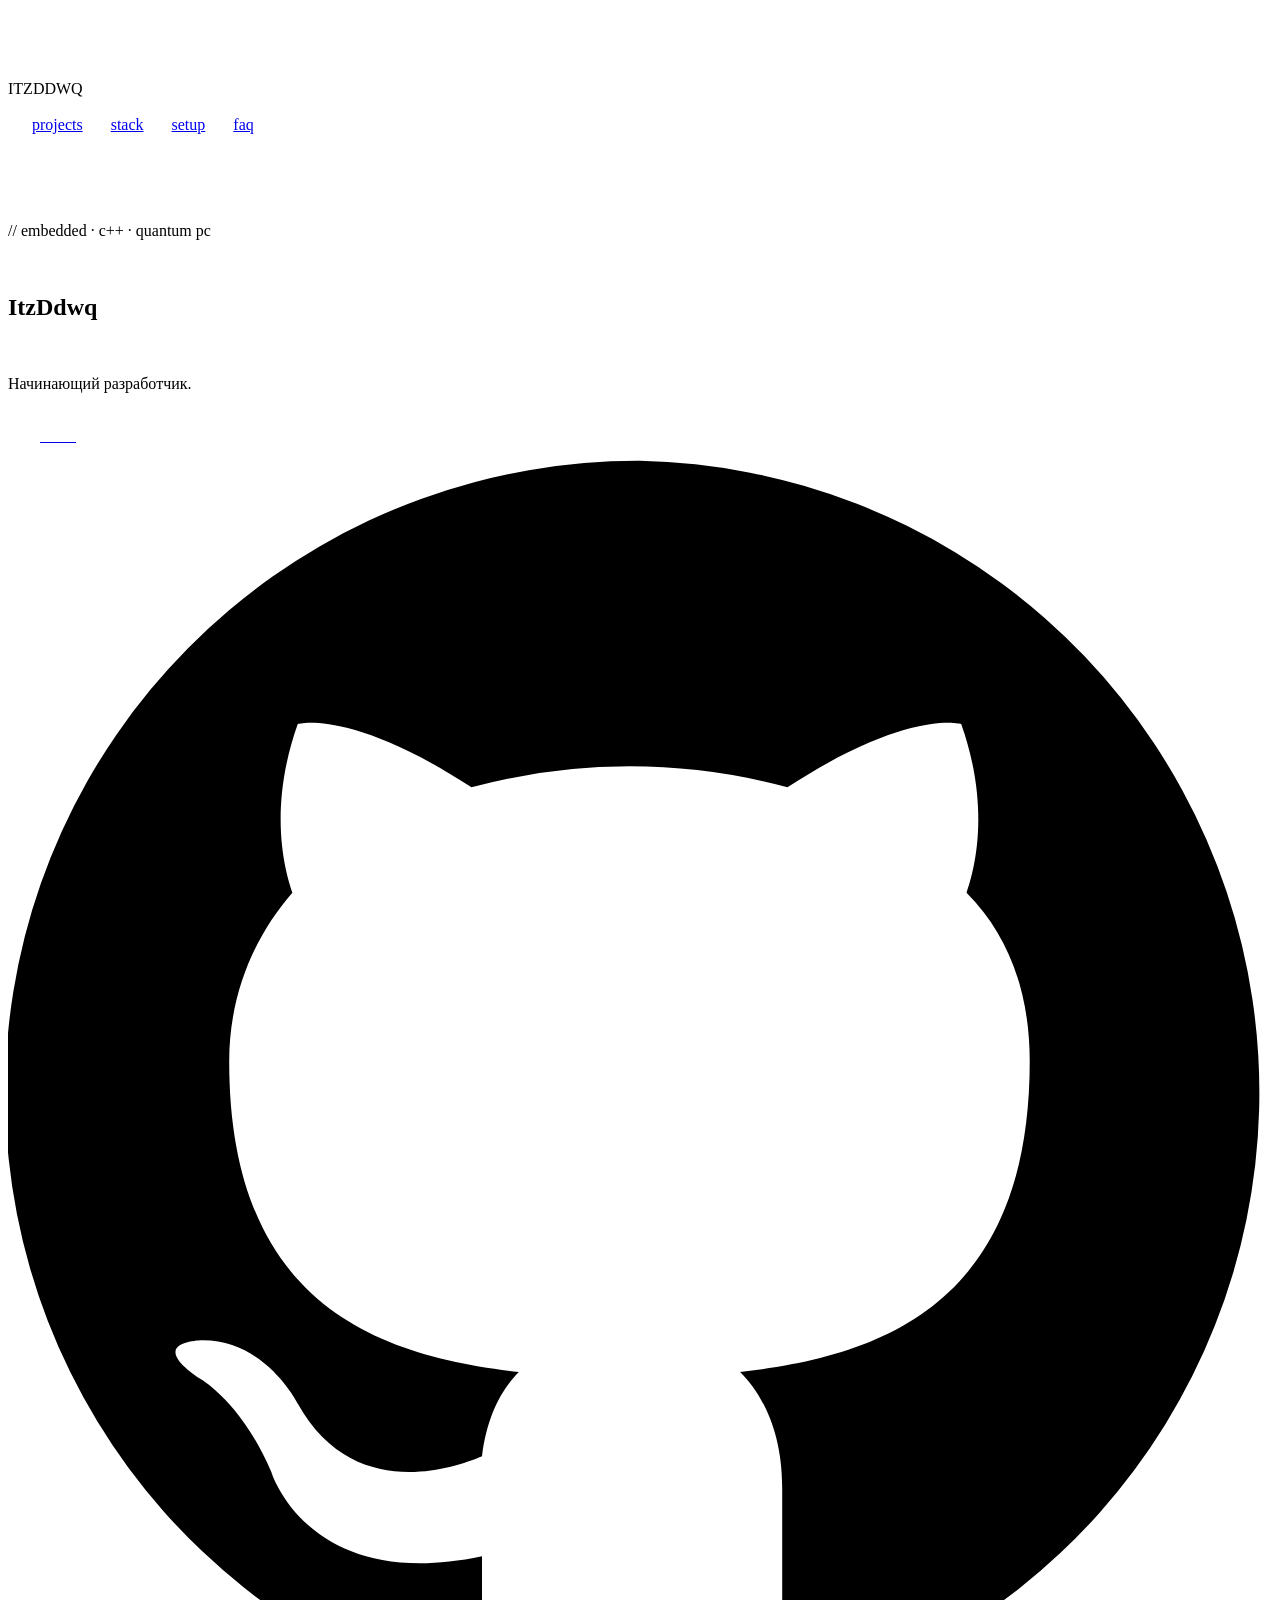
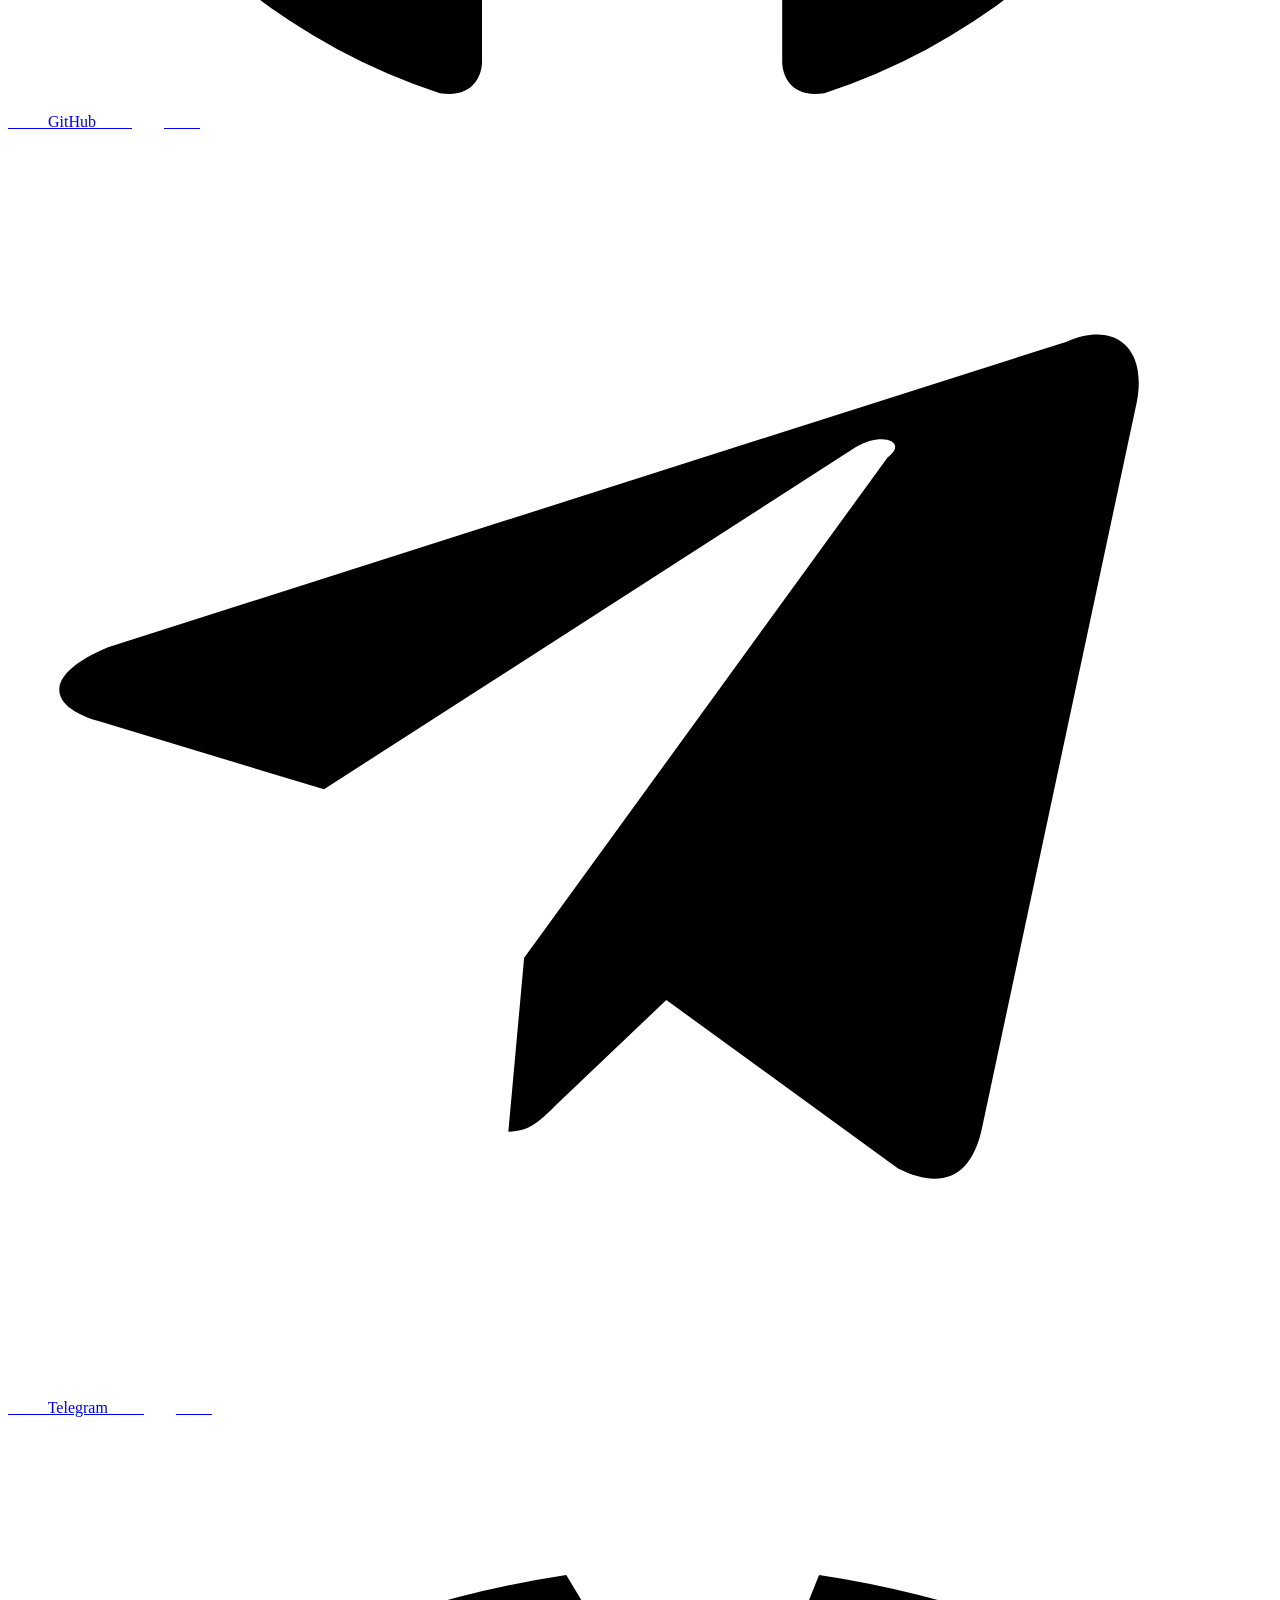
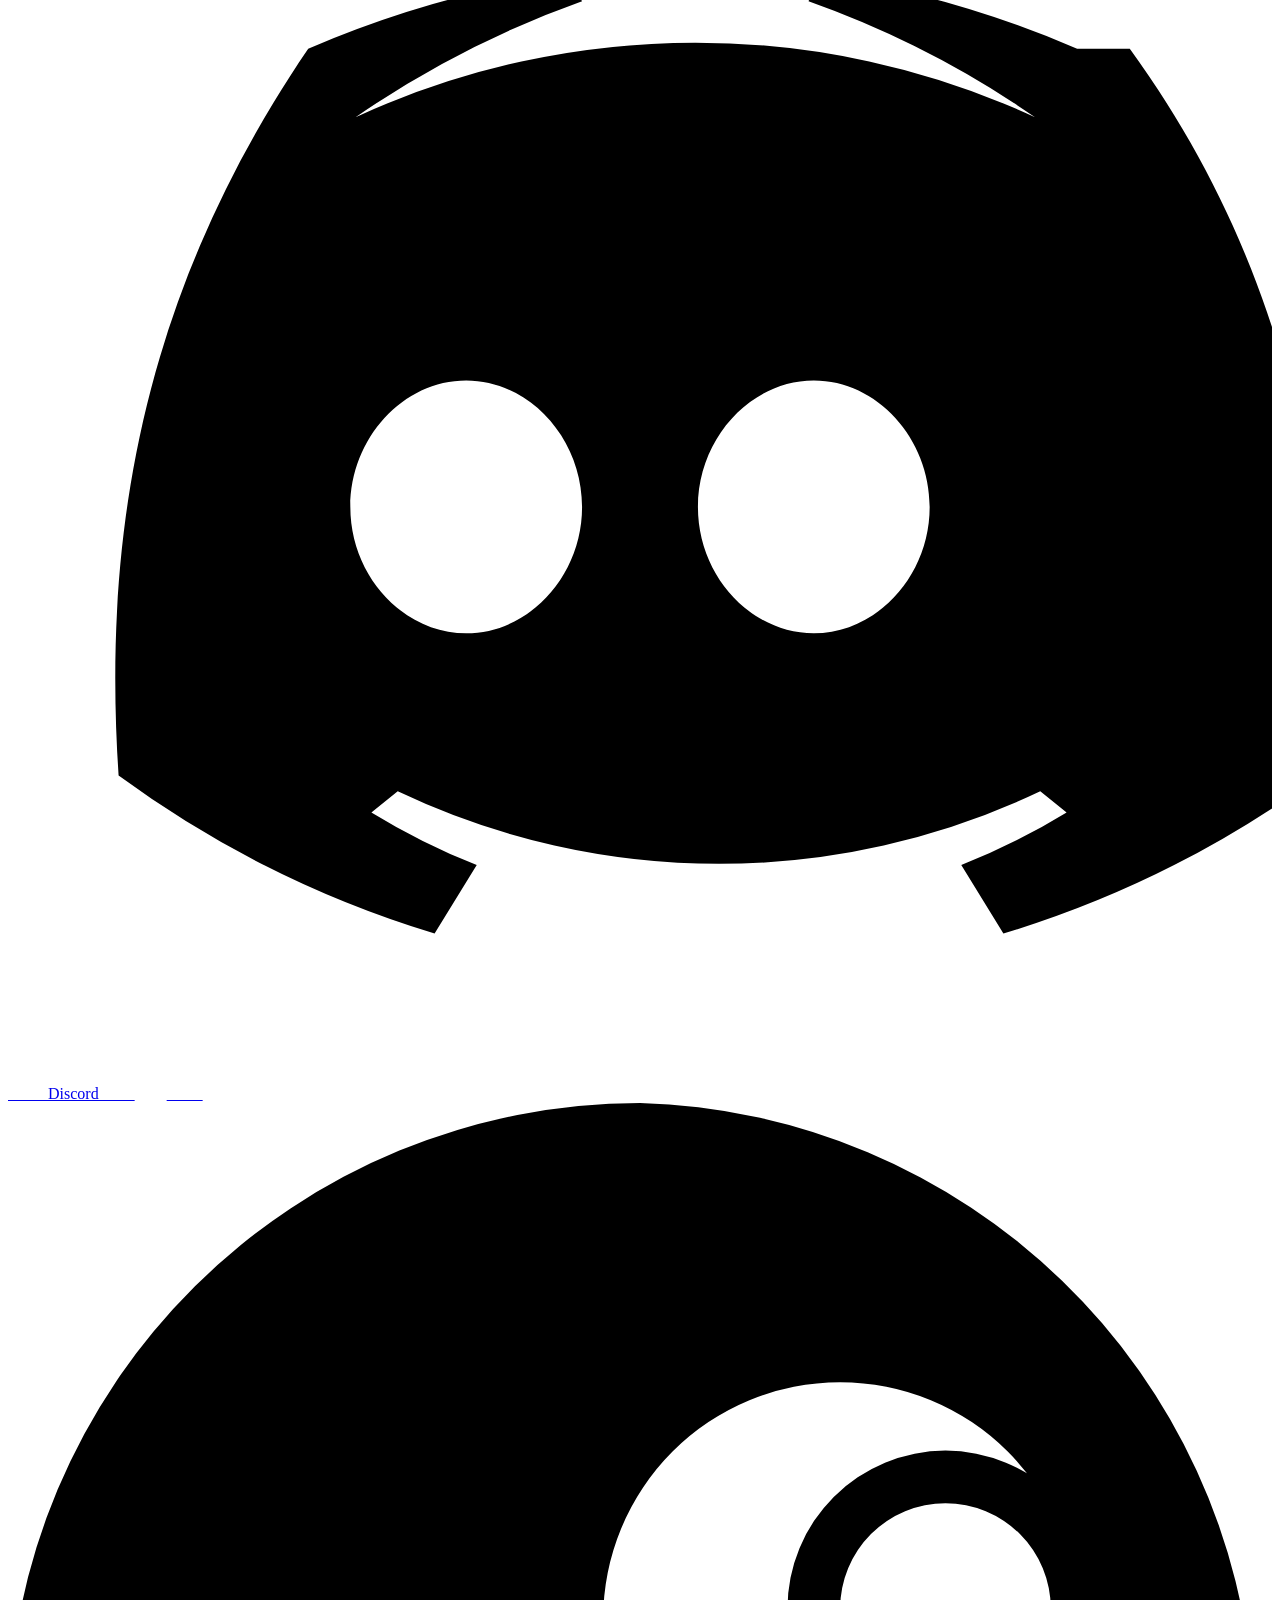
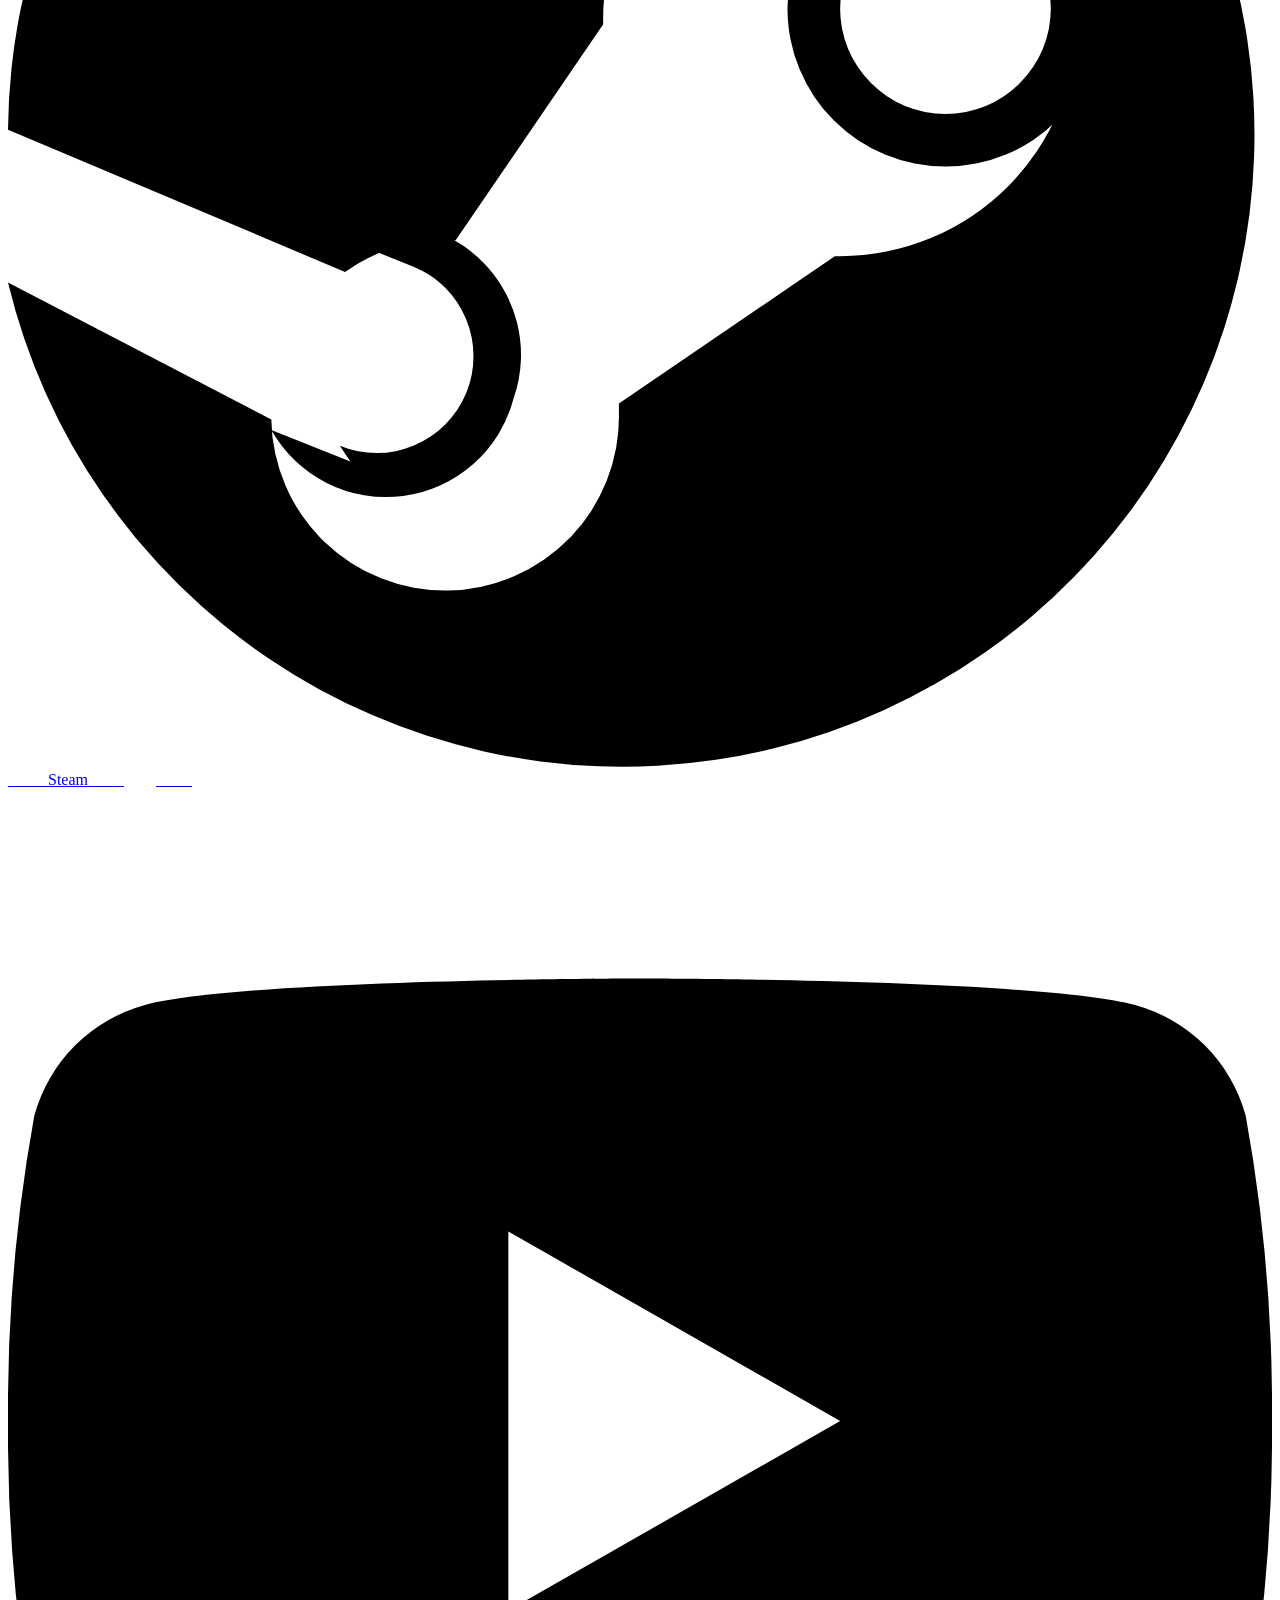
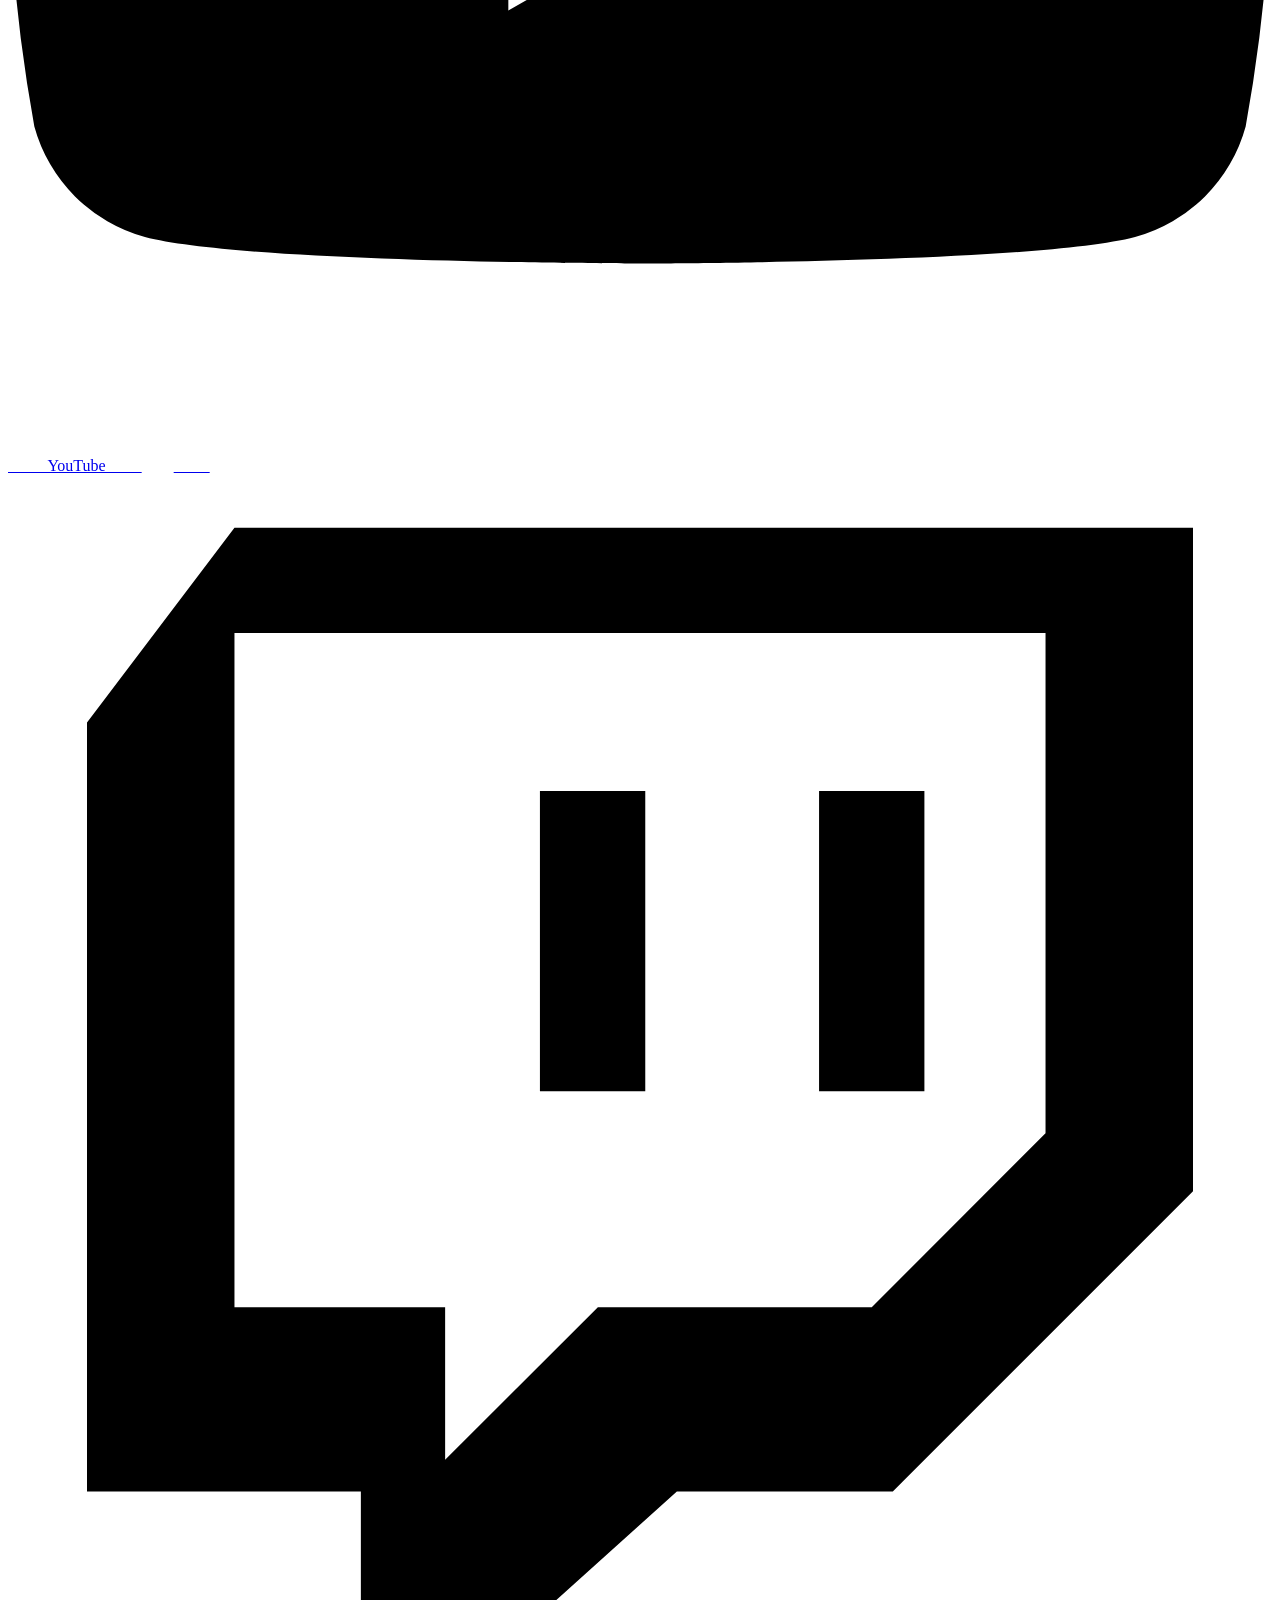
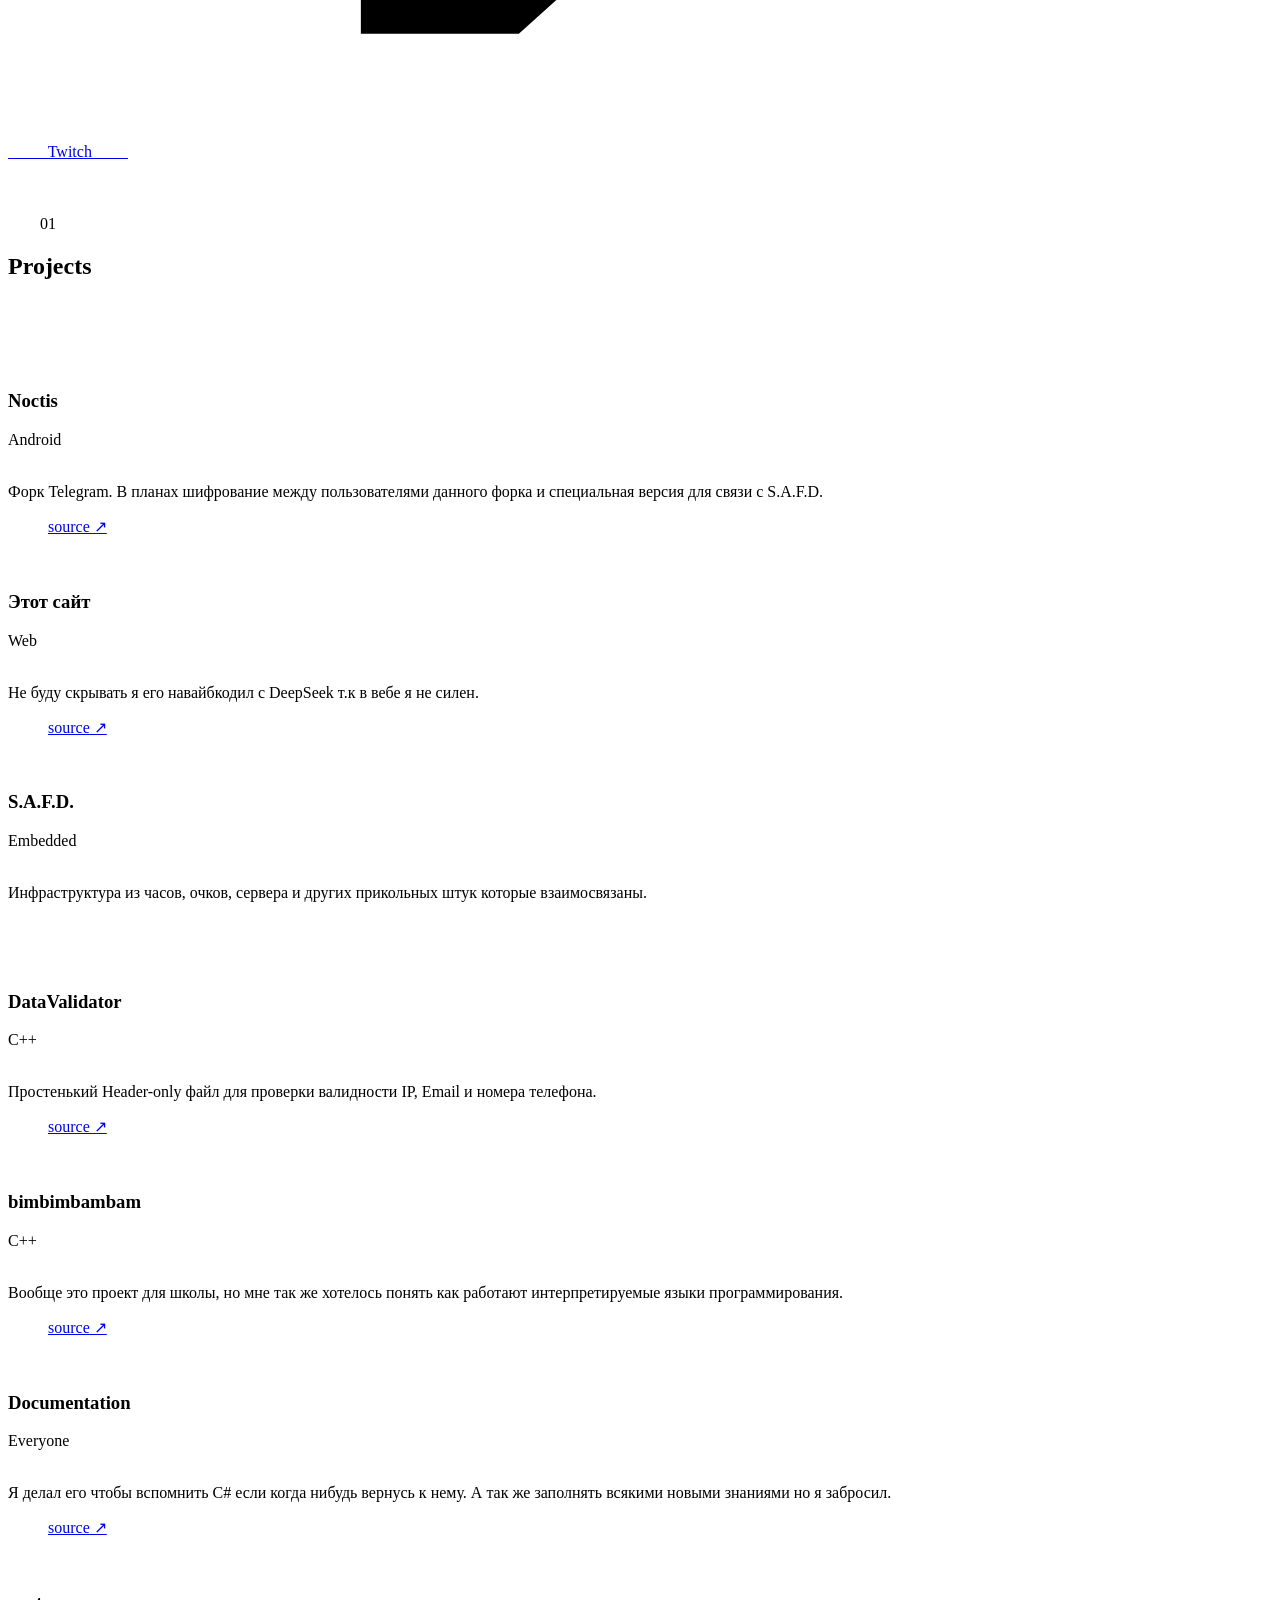
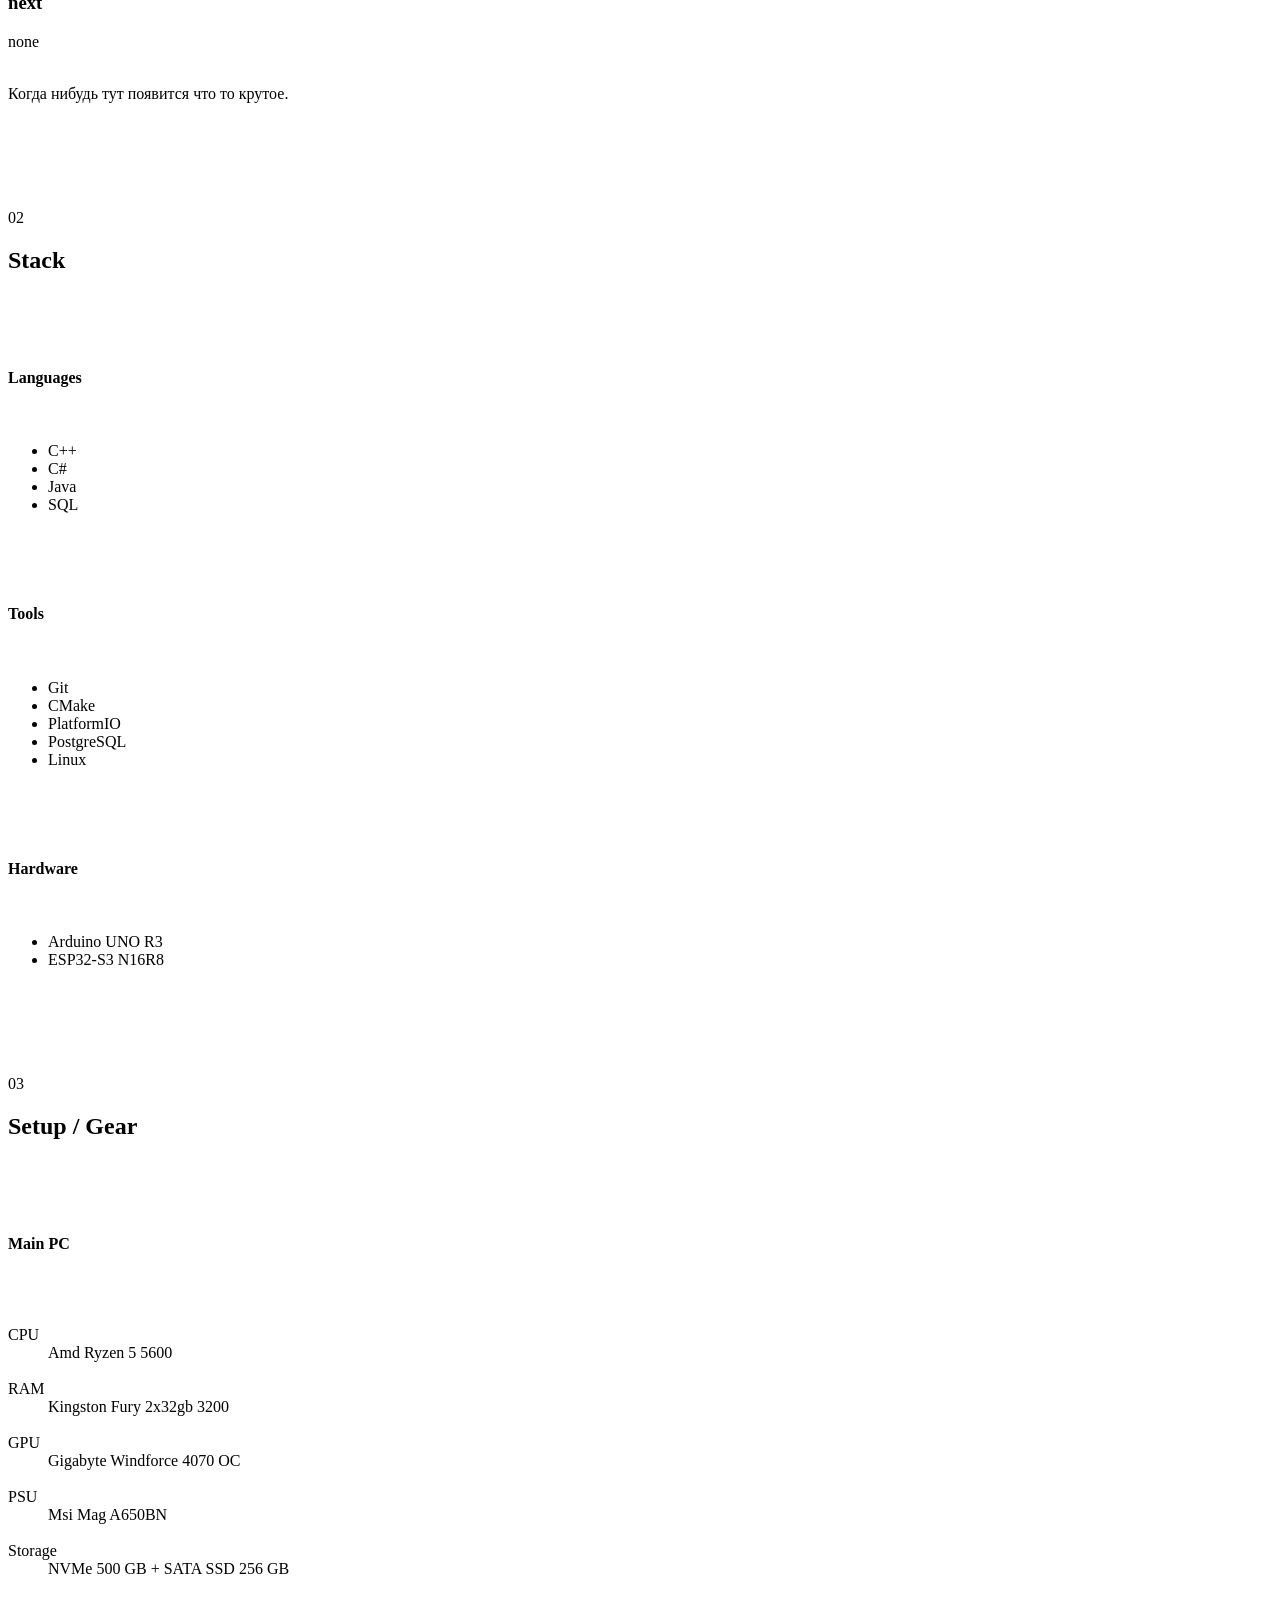
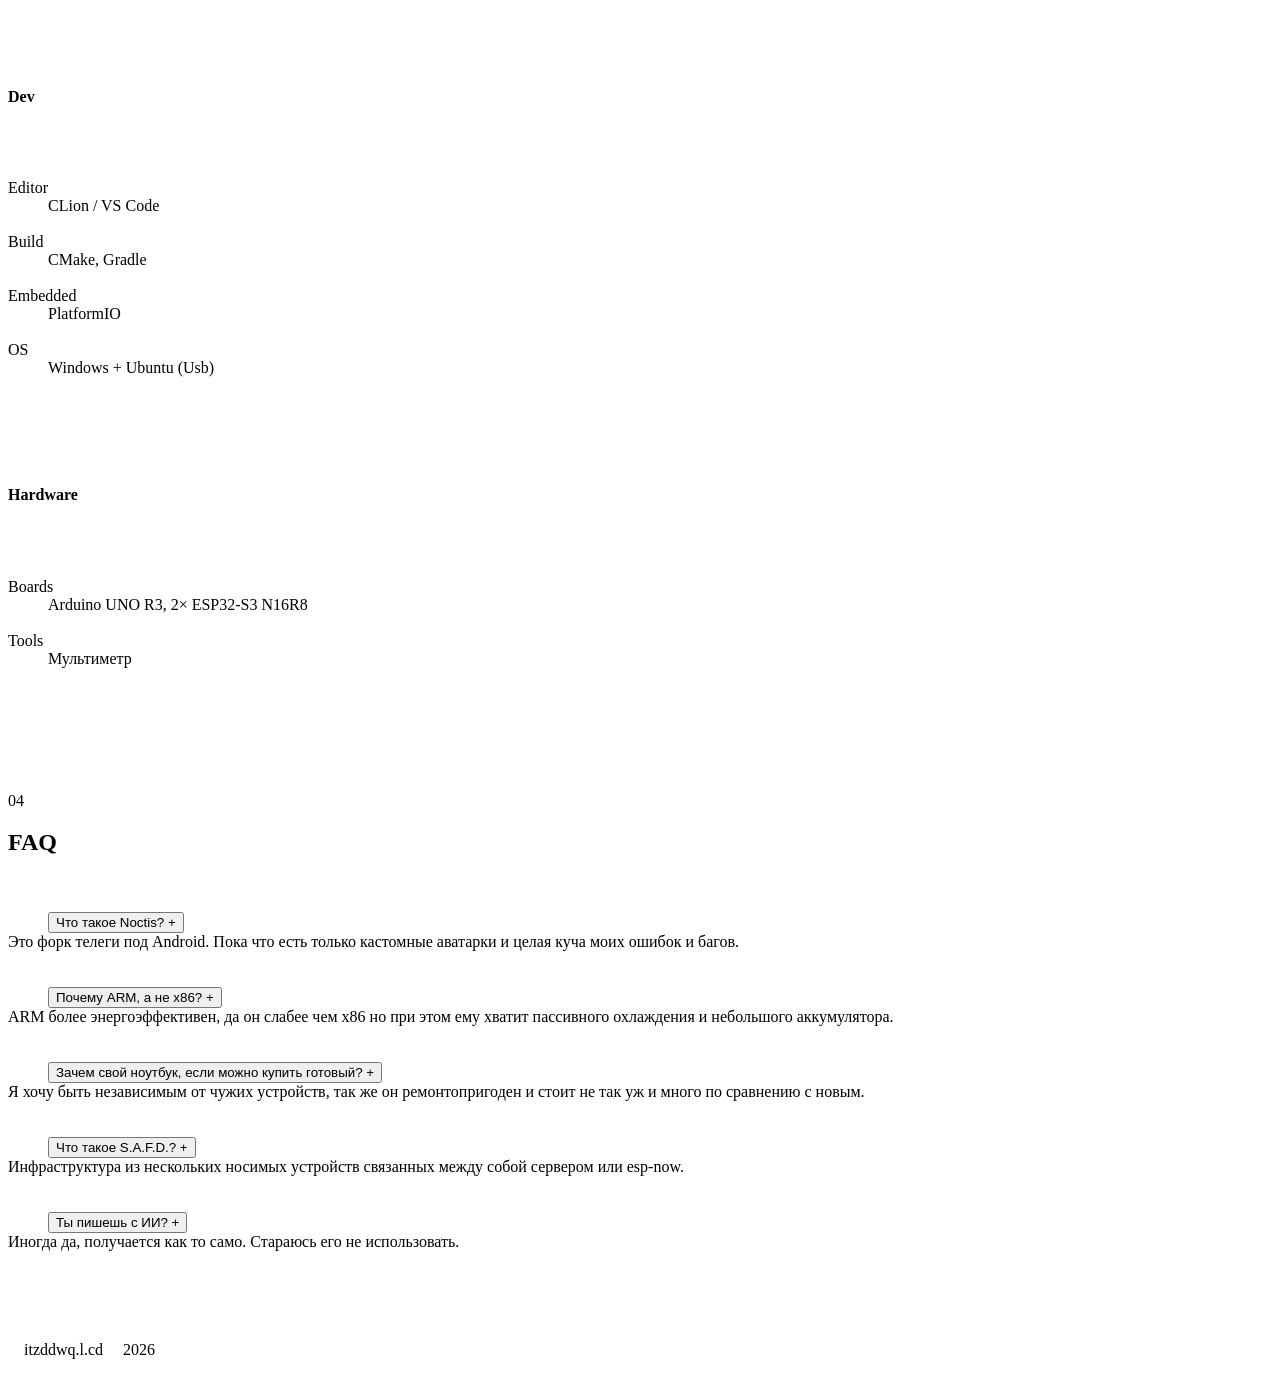
==== docs/index.html @ 39327348 "Update index.html" ====
<!DOCTYPE html>
<html lang="ru">
<head>
  <meta charset="utf-8">
  <meta name="viewport" content="width=device-width, initial-scale=1.0">
  <title>Визитка - ItzDdwq</title>
  <style>
    * { margin: 0; padding: 0; box-sizing: border-box; }

    :root {
      --bg: #050505;
      --panel: #0b0b0b;
      --line: #1c1c1c;
      --fg: #eaeaea;
      --dim: #7a7a7a;
      --accent: #ffcc00;
    }

    html { scroll-behavior: smooth; }

    body {
      background: var(--bg);
      color: var(--fg);
      font-family: ui-monospace, "SF Mono", Menlo, Consolas, monospace;
      line-height: 1.6;
      overflow-x: hidden;
      user-select: none;
      -webkit-user-select: none;
    }

    .grid-bg {
      position: fixed;
      inset: 0;
      background-image:
        linear-gradient(to right, rgba(255,204,0,.04) 1px, transparent 1px),
        linear-gradient(to bottom, rgba(255,204,0,.04) 1px, transparent 1px);
      background-size: 48px 48px;
      z-index: -2;
      pointer-events: none;
    }

    .scanline {
      position: fixed;
      inset: 0;
      background: repeating-linear-gradient(
        to bottom,
        transparent 0,
        transparent 3px,
        rgba(255,255,255,.012) 3px,
        rgba(255,255,255,.012) 4px
      );
      z-index: -1;
      pointer-events: none;
    }

    .topbar {
      display: flex;
      justify-content: space-between;
      align-items: center;
      padding: 1.2rem 5vw;
      border-bottom: 1px solid var(--line);
      backdrop-filter: blur(6px);
      position: sticky;
      top: 0;
      background: rgba(5,5,5,.8);
      z-index: 10;
    }
    .logo { font-weight: 700; letter-spacing: .1em; }
    .logo span { color: var(--accent); }
    .nav a {
      color: var(--dim);
      text-decoration: none;
      margin-left: 1.5rem;
      font-size: .85rem;
      transition: .2s;
    }
    .nav a:hover { color: var(--accent); }

    .hero { padding: 8rem 5vw 5rem; max-width: 1100px; }
    .kicker { color: var(--accent); font-size: .85rem; letter-spacing: .12em; }
    .hero h1 {
      font-size: clamp(3rem, 11vw, 7rem);
      line-height: .95;
      margin: .6rem 0;
      letter-spacing: -.03em;
      text-shadow: 0 0 30px rgba(255,204,0,.15);
    }
    .lead { color: var(--dim); max-width: 46ch; margin-bottom: 2rem; }

    .socials {
      display: flex;
      flex-wrap: wrap;
      gap: .7rem;
    }
    .social-btn {
      display: inline-flex;
      align-items: center;
      gap: .5rem;
      padding: .65rem 1.2rem;
      border: 1px solid var(--line);
      border-radius: 6px;
      text-decoration: none;
      color: var(--fg);
      font-size: .88rem;
      transition: .2s;
      background: var(--panel);
    }
    .social-btn:hover { border-color: var(--accent); color: var(--accent); transform: translateY(-2px); }
    .social-btn svg { width: 16px; height: 16px; fill: currentColor; }

    .section { padding: 4rem 5vw; max-width: 1100px; }
    .section-head {
      display: flex;
      align-items: baseline;
      gap: 1rem;
      border-bottom: 1px solid var(--line);
      padding-bottom: .8rem;
      margin-bottom: 2rem;
    }
    .num { color: var(--accent); font-size: .8rem; letter-spacing: .1em; }
    .section h2 { font-size: 1.6rem; font-weight: 600; letter-spacing: -.01em; }

    .project-grid {
      display: grid;
      grid-template-columns: repeat(auto-fit, minmax(280px, 1fr));
      gap: 1px;
      background: var(--line);
      border: 1px solid var(--line);
    }
    .project {
      background: var(--panel);
      padding: 1.6rem;
      display: flex;
      flex-direction: column;
      gap: .8rem;
      transition: .25s;
    }
    .project:hover { background: #111; }
    .p-top { display: flex; justify-content: space-between; align-items: flex-start; gap: 1rem; }
    .project h3 { font-size: 1.05rem; }
    .tag {
      font-size: .7rem;
      color: var(--dim);
      border: 1px solid var(--line);
      padding: .15rem .5rem;
      border-radius: 4px;
      white-space: nowrap;
    }
    .project p { color: var(--dim); font-size: .88rem; flex-grow: 1; }
    .git-link {
      color: var(--accent);
      text-decoration: none;
      font-size: .8rem;
      letter-spacing: .05em;
      align-self: flex-start;
    }
    .git-link:hover { text-decoration: underline; }
    .project.placeholder {
      opacity: .4;
      grid-column: 1 / -1;
    }

    .stack-grid {
      display: grid;
      grid-template-columns: repeat(auto-fit, minmax(180px, 1fr));
      gap: 2rem;
    }
    .stack-col h4 {
      font-size: .8rem;
      color: var(--accent);
      letter-spacing: .1em;
      text-transform: uppercase;
      margin-bottom: .8rem;
    }
    .stack-col ul { list-style: none; }
    .stack-col li {
      color: var(--dim);
      padding: .25rem 0;
      border-bottom: 1px dashed rgba(255,255,255,.04);
      font-size: .9rem;
    }

    /* setup */
    .setup-grid {
      display: grid;
      grid-template-columns: repeat(auto-fit, minmax(260px, 1fr));
      gap: 1px;
      background: var(--line);
      border: 1px solid var(--line);
    }
    .setup-card {
      background: var(--panel);
      padding: 1.6rem;
    }
    .setup-card h4 {
      font-size: .8rem;
      color: var(--accent);
      letter-spacing: .1em;
      text-transform: uppercase;
      margin-bottom: 1rem;
    }
    .setup-card dl { display: flex; flex-direction: column; gap: .5rem; }
    .setup-card dt { color: var(--fg); font-size: .9rem; }
    .setup-card dd { color: var(--dim); font-size: .85rem; padding-left: 1rem; border-left: 1px solid var(--line); }

    /* faq */
    .faq-list { display: flex; flex-direction: column; gap: 1px; background: var(--line); border: 1px solid var(--line); }
    .faq-item { background: var(--panel); }
    .faq-q {
      width: 100%;
      text-align: left;
      background: transparent;
      border: none;
      color: var(--fg);
      padding: 1.2rem 1.6rem;
      font-family: inherit;
      font-size: .95rem;
      cursor: pointer;
      display: flex;
      justify-content: space-between;
      align-items: center;
      gap: 1rem;
      transition: .2s;
    }
    .faq-q:hover { color: var(--accent); }
    .faq-q .plus { color: var(--accent); font-size: 1.2rem; transition: .3s; }
    .faq-item.open .faq-q .plus { transform: rotate(45deg); }
    .faq-a {
      max-height: 0;
      overflow: hidden;
      transition: max-height .3s ease;
      color: var(--dim);
      font-size: .88rem;
      padding: 0 1.6rem;
    }
    .faq-item.open .faq-a { max-height: 200px; padding-bottom: 1.2rem; }

    footer {
      display: flex;
      justify-content: space-between;
      padding: 2rem 5vw;
      color: var(--dim);
      font-size: .8rem;
      border-top: 1px solid var(--line);
    }

    @media (max-width: 720px) {
      .nav { display: none; }
      .hero { padding-top: 5rem; }
    }
  </style>
</head>
<body>
  <div class="grid-bg"></div>
  <div class="scanline"></div>

  <header class="topbar">
    <div class="logo">ITZ<span>DDWQ</span></div>
    <nav class="nav">
      <a href="#projects">projects</a>
      <a href="#stack">stack</a>
      <a href="#setup">setup</a>
      <a href="#faq">faq</a>
    </nav>
  </header>

  <main>
    <section class="hero">
      <p class="kicker">// embedded · c++ · quantum pc</p>
      <h1>ItzDdwq</h1>
      <p class="lead">Начинающий разработчик.</p>

      <div class="socials">
        <a class="social-btn" href="https://github.com/itzddwq" target="_blank">
          <svg viewBox="0 0 24 24"><path d="M12 .3a12 12 0 0 0-3.8 23.4c.6.1.8-.3.8-.6v-2c-3.3.7-4-1.6-4-1.6-.6-1.4-1.4-1.8-1.4-1.8-1-.7.1-.7.1-.7 1.2 0 1.8 1.2 1.8 1.2 1 1.8 2.8 1.3 3.5 1 .1-.8.4-1.3.7-1.6-2.7-.3-5.5-1.3-5.5-5.9 0-1.3.5-2.4 1.2-3.2-.1-.3-.5-1.5.1-3.2 0 0 1-.3 3.3 1.2a11.5 11.5 0 0 1 6 0c2.3-1.5 3.3-1.2 3.3-1.2.6 1.7.2 2.9.1 3.2.8.8 1.2 1.9 1.2 3.2 0 4.6-2.8 5.6-5.5 5.9.4.4.8 1.1.8 2.2v3.3c0 .3.2.7.8.6A12 12 0 0 0 12 .3"/></svg>
          GitHub
        </a>
        <a class="social-btn" href="https://t.me/AgUe_Aiagy" target="_blank">
          <svg viewBox="0 0 24 24"><path d="M9.8 15.7 9.5 19c.4 0 .6-.2.9-.5l2.1-2 4.4 3.2c.8.4 1.4.2 1.6-.8l2.9-13.6c.3-1.2-.4-1.7-1.3-1.3L1.9 9.8c-1.2.5-1.2 1.1-.2 1.4l4.3 1.3L16.1 6c.5-.3 1-.1.6.2z"/></svg>
          Telegram
        </a>
        <a class="social-btn" href="https://discord.com/users/1063011644957007955" target="_blank">
          <svg viewBox="0 0 24 24"><path d="M20.3 4.4A19.8 19.8 0 0 0 15.4 3l-.2.5a18.3 18.3 0 0 1 4.3 2.2 15.4 15.4 0 0 0-12.9 0A18.3 18.3 0 0 1 10.9 3.5L10.6 3a19.8 19.8 0 0 0-4.9 1.4C2.5 9.1 1.8 13.7 2.1 18.2a19.9 19.9 0 0 0 6 3l.8-1.3a13 13 0 0 1-2-1l.5-.4a14.2 14.2 0 0 0 12.2 0l.5.4a13 13 0 0 1-2 1l.8 1.3a19.9 19.9 0 0 0 6-3c.4-5.2-.7-9.8-3.6-13.8M8.7 15.5c-1.2 0-2.2-1.1-2.2-2.4s1-2.4 2.2-2.4 2.2 1.1 2.2 2.4-1 2.4-2.2 2.4m6.6 0c-1.2 0-2.2-1.1-2.2-2.4s1-2.4 2.2-2.4 2.2 1.1 2.2 2.4-1 2.4-2.2 2.4"/></svg>
          Discord
        </a>
        <a class="social-btn" href="https://steamcommunity.com/profiles/76561199583997575" target="_blank">
          <svg viewBox="0 0 24 24"><path d="M12 0a12 12 0 0 0-12 11.9l6.4 2.7a3.3 3.3 0 0 1 1.9-.6h.2l2.8-4.1v-.1a4.5 4.5 0 1 1 4.5 4.5h-.1l-4.1 2.8v.2a3.3 3.3 0 0 1-6.6.1L0 14.8A12 12 0 1 0 12 0m-5.5 18.2-1.5-.6a2.5 2.5 0 0 0 4.6-.6 2.5 2.5 0 0 0-3.4-3.1l1.5.6a1.8 1.8 0 1 1-1.4 3.4zm11.3-5.6a3 3 0 1 0 0-6 3 3 0 0 0 0 6m0-1a2 2 0 1 1 0-4 2 2 0 0 1 0 4"/></svg>
          Steam
        </a>
        <a class="social-btn" href="https://youtube.com/@itzddwq" target="_blank">
          <svg viewBox="0 0 24 24"><path d="M23.5 6.2a3 3 0 0 0-2.1-2.1C19.5 3.6 12 3.6 12 3.6s-7.5 0-9.4.5A3 3 0 0 0 .5 6.2 31 31 0 0 0 0 12a31 31 0 0 0 .5 5.8 3 3 0 0 0 2.1 2.1c1.9.5 9.4.5 9.4.5s7.5 0 9.4-.5a3 3 0 0 0 2.1-2.1A31 31 0 0 0 24 12a31 31 0 0 0-.5-5.8M9.5 15.6V8.4L15.8 12z"/></svg>
          YouTube
        </a>
        <a class="social-btn" href="https://twitch.tv/itzddwq" target="_blank">
          <svg viewBox="0 0 24 24"><path d="M4.3 1 1.5 4.7v14.6h5.2V22h3L12.7 19.3h4.1l5.7-5.7V1zm15.4 11.5-3.3 3.3h-5.2l-2.9 2.9v-2.9H4.3V3h15.4zM17.4 6h-2v5.7h2zm-5.3 0h-2v5.7h2z"/></svg>
          Twitch
        </a>
      </div>
    </section>

    <section id="projects" class="section">
      <div class="section-head">
        <span class="num">01</span>
        <h2>Projects</h2>
      </div>
      <div class="project-grid">
        <article class="project">
          <div class="p-top"><h3>Noctis</h3><span class="tag">Android</span></div>
          <p>Форк Telegram. В планах шифрование между пользователями данного форка и специальная версия для связи с S.A.F.D.</p>
          <a class="git-link" href="https://github.com/itzddwq/noctis" target="_blank">source ↗</a>
        </article>
        <article class="project">
          <div class="p-top"><h3>Этот сайт</h3><span class="tag">Web</span></div>
          <p>Не буду скрывать я его навайбкодил с DeepSeek т.к в вебе я не силен.</p>
          <a class="git-link" href="https://github.com/itzddwq/itzddwq" target="_blank">source ↗</a>
        </article>
        <article class="project">
          <div class="p-top"><h3>S.A.F.D.</h3><span class="tag">Embedded</span></div>
          <p>Инфраструктура из часов, очков, сервера и других прикольных штук которые взаимосвязаны.</p>
        </article>
        <article class="project">
          <div class="p-top"><h3>DataValidator</h3><span class="tag">C++</span></div>
          <p>Простенький Header-only файл для проверки валидности IP, Email и номера телефона.</p>
          <a class="git-link" href="https://github.com/itzddwq/DataValidator" target="_blank">source ↗</a>
        </article>
        <article class="project">
          <div class="p-top"><h3>bimbimbambam</h3><span class="tag">C++</span></div>
          <p>Вообще это проект для школы, но мне так же хотелось понять как работают интерпретируемые языки программирования.</p>
          <a class="git-link" href="https://github.com/itzddwq/bim-bim-bam-bam" target="_blank">source ↗</a>
        </article>
        <article class="project">
          <div class="p-top"><h3>Documentation</h3><span class="tag">Everyone</span></div>
          <p>Я делал его чтобы вспомнить C# если когда нибудь вернусь к нему. А так же заполнять всякими новыми знаниями но я забросил.</p>
          <a class="git-link" href="https://github.com/ItzDdwq/Documentation" target="_blank">source ↗</a>
        </article>
        <article class="project placeholder">
          <div class="p-top"><h3>next</h3><span class="tag">none</span></div>
          <p>Когда нибудь тут появится что то крутое.</p>
        </article>
      </div>
    </section>

    <section id="stack" class="section">
      <div class="section-head"><span class="num">02</span><h2>Stack</h2></div>
      <div class="stack-grid">
        <div class="stack-col">
          <h4>Languages</h4>
          <ul><li>C++</li><li>C#</li><li>Java</li><li>SQL</li></ul>
        </div>
        <div class="stack-col">
          <h4>Tools</h4>
          <ul><li>Git</li><li>CMake</li><li>PlatformIO</li><li>PostgreSQL</li><li>Linux</li></ul>
        </div>
        <div class="stack-col">
          <h4>Hardware</h4>
          <ul><li>Arduino UNO R3</li><li>ESP32-S3 N16R8</li></ul>
        </div>
      </div>
    </section>

    <section id="setup" class="section">
      <div class="section-head"><span class="num">03</span><h2>Setup / Gear</h2></div>
      <div class="setup-grid">
        <div class="setup-card">
          <h4>Main PC</h4>
          <dl>
            <dt>CPU</dt><dd>Amd Ryzen 5 5600</dd>
            <dt>RAM</dt><dd>Kingston Fury 2x32gb 3200</dd>
            <dt>GPU</dt><dd>Gigabyte Windforce 4070 OC</dd>
            <dt>PSU</dt><dd>Msi Mag A650BN</dd>
            <dt>Storage</dt><dd>NVMe 500 GB + SATA SSD 256 GB</dd>
          </dl>
        </div>
        <div class="setup-card">
          <h4>Dev</h4>
          <dl>
            <dt>Editor</dt><dd>CLion / VS Code</dd>
            <dt>Build</dt><dd>CMake, Gradle</dd>
            <dt>Embedded</dt><dd>PlatformIO</dd>
            <dt>OS</dt><dd>Windows + Ubuntu (Usb)</dd>
          </dl>
        </div>
        <div class="setup-card">
          <h4>Hardware</h4>
          <dl>
            <dt>Boards</dt><dd>Arduino UNO R3, 2× ESP32-S3 N16R8</dd>
            <dt>Tools</dt><dd>Мультиметр</dd>
          </dl>
        </div>
      </div>
    </section>

    <section id="faq" class="section">
      <div class="section-head"><span class="num">04</span><h2>FAQ</h2></div>
      <div class="faq-list">
        <div class="faq-item">
          <button class="faq-q">Что такое Noctis? <span class="plus">+</span></button>
          <div class="faq-a">Это форк телеги под Android. Пока что есть только кастомные аватарки и целая куча моих ошибок и багов.</div>
        </div>
        <div class="faq-item">
          <button class="faq-q">Почему ARM, а не x86? <span class="plus">+</span></button>
          <div class="faq-a">ARM более энергоэффективен, да он слабее чем x86 но при этом ему хватит пассивного охлаждения и небольшого аккумулятора.</div>
        </div>
        <div class="faq-item">
          <button class="faq-q">Зачем свой ноутбук, если можно купить готовый? <span class="plus">+</span></button>
          <div class="faq-a">Я хочу быть независимым от чужих устройств, так же он ремонтопригоден и стоит не так уж и много по сравнению с новым.</div>
        </div>
        <div class="faq-item">
          <button class="faq-q">Что такое S.A.F.D.? <span class="plus">+</span></button>
          <div class="faq-a">Инфраструктура из нескольких носимых устройств связанных между собой сервером или esp-now.</div>
        </div>
        <div class="faq-item">
          <button class="faq-q">Ты пишешь с ИИ? <span class="plus">+</span></button>
          <div class="faq-a">Иногда да, получается как то само. Стараюсь его не использовать.</div>
        </div>
      </div>
    </section>
  </main>

  <footer>
    <span>itzddwq.l.cd</span>
    <span id="year"></span>
  </footer>

  <script>
    document.getElementById("year").textContent = new Date().getFullYear();

    document.querySelectorAll(".faq-q").forEach(btn => {
      btn.addEventListener("click", () => {
        btn.parentElement.classList.toggle("open");
      });
    });
  </script>
</body>
</html>
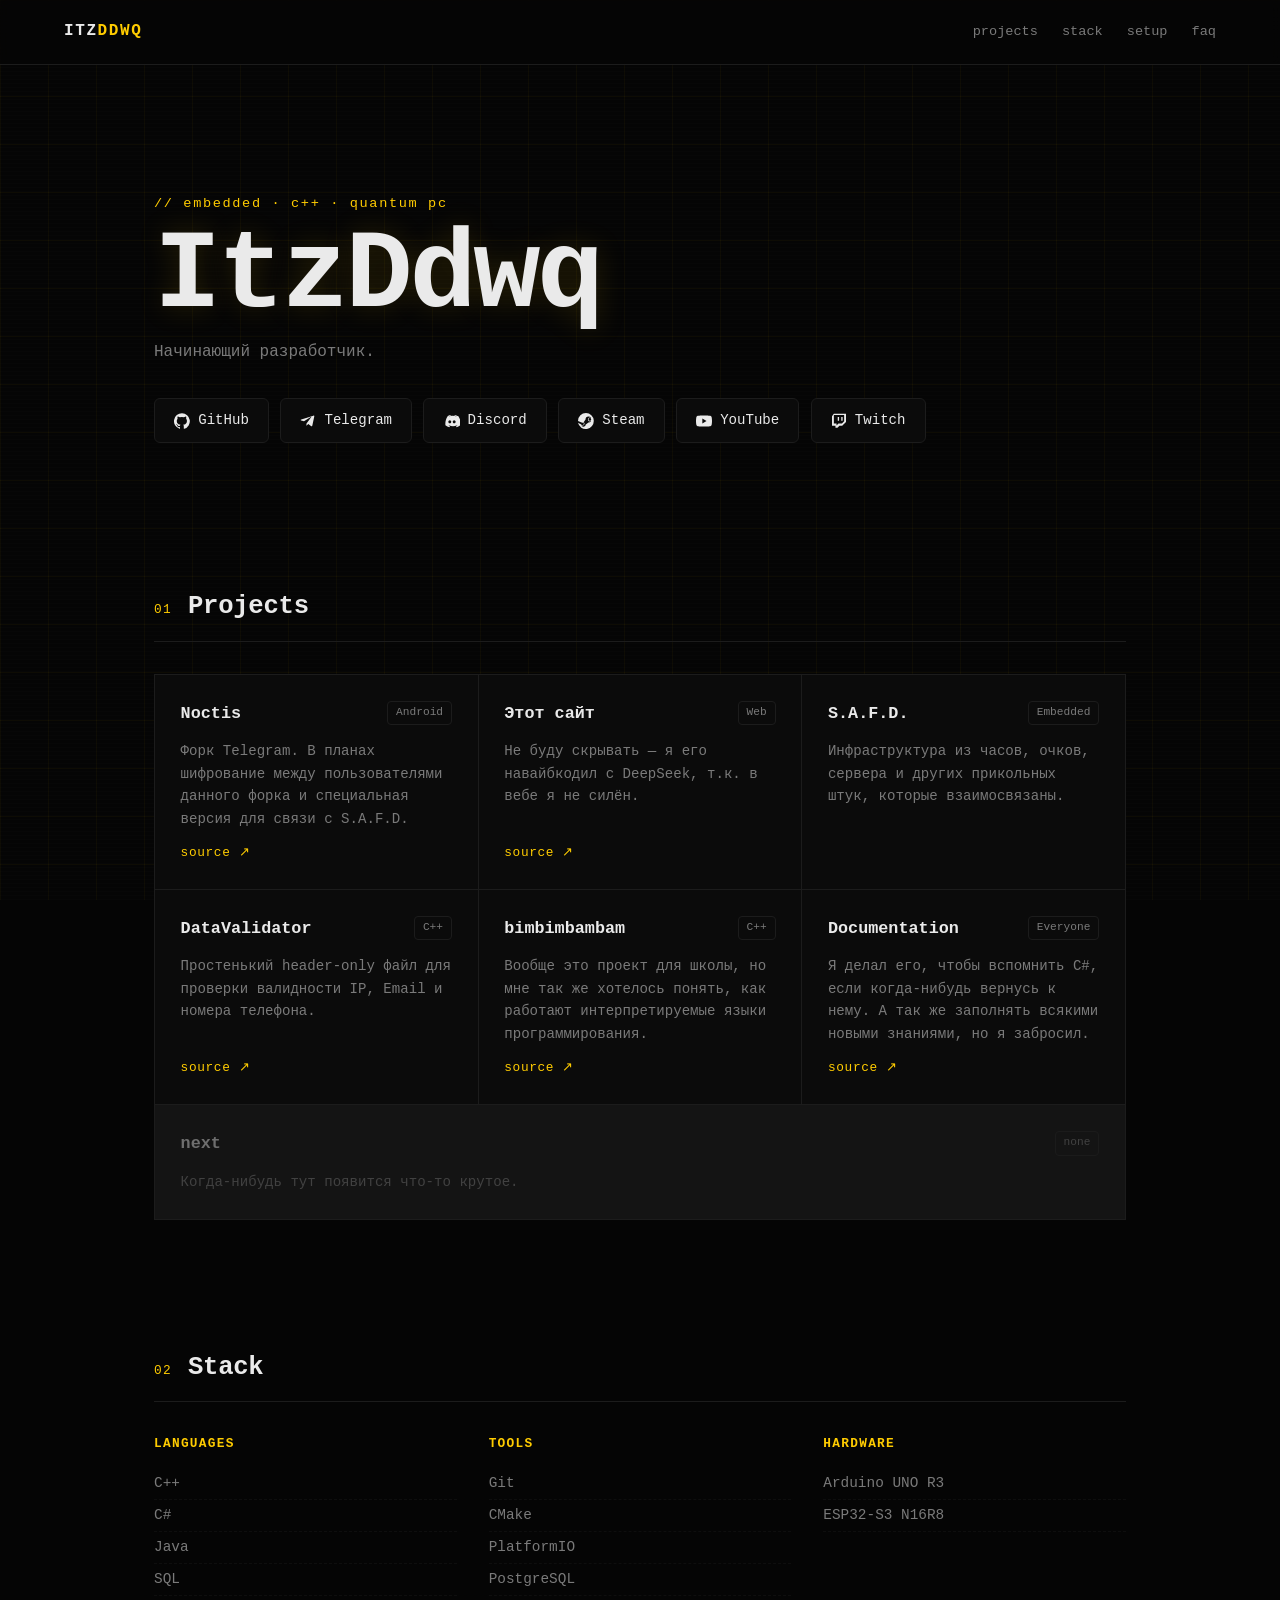
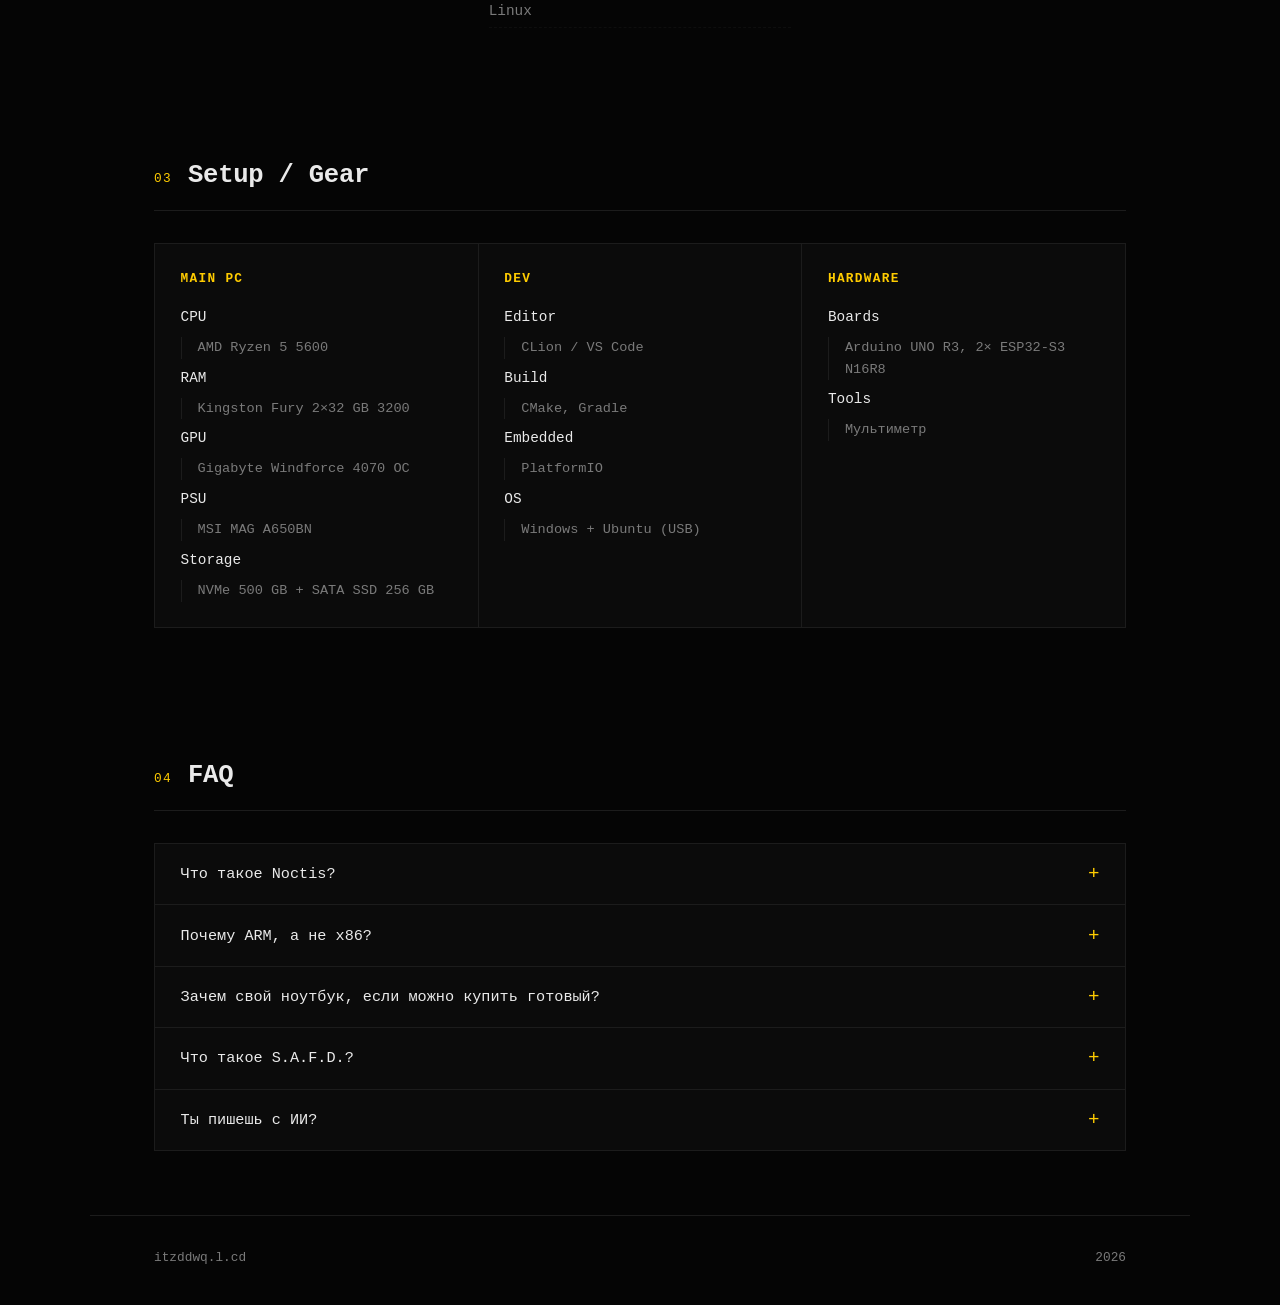
==== commit 7759ac71: "Update index.html" ====
--- a/docs/index.html
+++ b/docs/index.html
@@ -1,435 +1,487 @@
 <!DOCTYPE html>
 <html lang="ru">
 <head>
-  <meta charset="utf-8">
-  <meta name="viewport" content="width=device-width, initial-scale=1.0">
-  <title>Визитка - ItzDdwq</title>
-  <style>
-    * { margin: 0; padding: 0; box-sizing: border-box; }
-
-    :root {
-      --bg: #050505;
-      --panel: #0b0b0b;
-      --line: #1c1c1c;
-      --fg: #eaeaea;
-      --dim: #7a7a7a;
-      --accent: #ffcc00;
-    }
-
-    html { scroll-behavior: smooth; }
-
-    body {
-      background: var(--bg);
-      color: var(--fg);
-      font-family: ui-monospace, "SF Mono", Menlo, Consolas, monospace;
-      line-height: 1.6;
-      overflow-x: hidden;
-      user-select: none;
-      -webkit-user-select: none;
-    }
-
-    .grid-bg {
-      position: fixed;
-      inset: 0;
-      background-image:
-        linear-gradient(to right, rgba(255,204,0,.04) 1px, transparent 1px),
-        linear-gradient(to bottom, rgba(255,204,0,.04) 1px, transparent 1px);
-      background-size: 48px 48px;
-      z-index: -2;
-      pointer-events: none;
-    }
-
-    .scanline {
-      position: fixed;
-      inset: 0;
-      background: repeating-linear-gradient(
-        to bottom,
-        transparent 0,
-        transparent 3px,
-        rgba(255,255,255,.012) 3px,
-        rgba(255,255,255,.012) 4px
-      );
-      z-index: -1;
-      pointer-events: none;
-    }
-
-    .topbar {
-      display: flex;
-      justify-content: space-between;
-      align-items: center;
-      padding: 1.2rem 5vw;
-      border-bottom: 1px solid var(--line);
-      backdrop-filter: blur(6px);
-      position: sticky;
-      top: 0;
-      background: rgba(5,5,5,.8);
-      z-index: 10;
-    }
-    .logo { font-weight: 700; letter-spacing: .1em; }
-    .logo span { color: var(--accent); }
-    .nav a {
-      color: var(--dim);
-      text-decoration: none;
-      margin-left: 1.5rem;
-      font-size: .85rem;
-      transition: .2s;
-    }
-    .nav a:hover { color: var(--accent); }
-
-    .hero { padding: 8rem 5vw 5rem; max-width: 1100px; }
-    .kicker { color: var(--accent); font-size: .85rem; letter-spacing: .12em; }
-    .hero h1 {
-      font-size: clamp(3rem, 11vw, 7rem);
-      line-height: .95;
-      margin: .6rem 0;
-      letter-spacing: -.03em;
-      text-shadow: 0 0 30px rgba(255,204,0,.15);
-    }
-    .lead { color: var(--dim); max-width: 46ch; margin-bottom: 2rem; }
-
-    .socials {
-      display: flex;
-      flex-wrap: wrap;
-      gap: .7rem;
-    }
-    .social-btn {
-      display: inline-flex;
-      align-items: center;
-      gap: .5rem;
-      padding: .65rem 1.2rem;
-      border: 1px solid var(--line);
-      border-radius: 6px;
-      text-decoration: none;
-      color: var(--fg);
-      font-size: .88rem;
-      transition: .2s;
-      background: var(--panel);
-    }
-    .social-btn:hover { border-color: var(--accent); color: var(--accent); transform: translateY(-2px); }
-    .social-btn svg { width: 16px; height: 16px; fill: currentColor; }
-
-    .section { padding: 4rem 5vw; max-width: 1100px; }
-    .section-head {
-      display: flex;
-      align-items: baseline;
-      gap: 1rem;
-      border-bottom: 1px solid var(--line);
-      padding-bottom: .8rem;
-      margin-bottom: 2rem;
-    }
-    .num { color: var(--accent); font-size: .8rem; letter-spacing: .1em; }
-    .section h2 { font-size: 1.6rem; font-weight: 600; letter-spacing: -.01em; }
-
-    .project-grid {
-      display: grid;
-      grid-template-columns: repeat(auto-fit, minmax(280px, 1fr));
-      gap: 1px;
-      background: var(--line);
-      border: 1px solid var(--line);
-    }
-    .project {
-      background: var(--panel);
-      padding: 1.6rem;
-      display: flex;
-      flex-direction: column;
-      gap: .8rem;
-      transition: .25s;
-    }
-    .project:hover { background: #111; }
-    .p-top { display: flex; justify-content: space-between; align-items: flex-start; gap: 1rem; }
-    .project h3 { font-size: 1.05rem; }
-    .tag {
-      font-size: .7rem;
-      color: var(--dim);
-      border: 1px solid var(--line);
-      padding: .15rem .5rem;
-      border-radius: 4px;
-      white-space: nowrap;
-    }
-    .project p { color: var(--dim); font-size: .88rem; flex-grow: 1; }
-    .git-link {
-      color: var(--accent);
-      text-decoration: none;
-      font-size: .8rem;
-      letter-spacing: .05em;
-      align-self: flex-start;
-    }
-    .git-link:hover { text-decoration: underline; }
-    .project.placeholder {
-      opacity: .4;
-      grid-column: 1 / -1;
-    }
-
-    .stack-grid {
-      display: grid;
-      grid-template-columns: repeat(auto-fit, minmax(180px, 1fr));
-      gap: 2rem;
-    }
-    .stack-col h4 {
-      font-size: .8rem;
-      color: var(--accent);
-      letter-spacing: .1em;
-      text-transform: uppercase;
-      margin-bottom: .8rem;
-    }
-    .stack-col ul { list-style: none; }
-    .stack-col li {
-      color: var(--dim);
-      padding: .25rem 0;
-      border-bottom: 1px dashed rgba(255,255,255,.04);
-      font-size: .9rem;
-    }
-
-    /* setup */
-    .setup-grid {
-      display: grid;
-      grid-template-columns: repeat(auto-fit, minmax(260px, 1fr));
-      gap: 1px;
-      background: var(--line);
-      border: 1px solid var(--line);
-    }
-    .setup-card {
-      background: var(--panel);
-      padding: 1.6rem;
-    }
-    .setup-card h4 {
-      font-size: .8rem;
-      color: var(--accent);
-      letter-spacing: .1em;
-      text-transform: uppercase;
-      margin-bottom: 1rem;
-    }
-    .setup-card dl { display: flex; flex-direction: column; gap: .5rem; }
-    .setup-card dt { color: var(--fg); font-size: .9rem; }
-    .setup-card dd { color: var(--dim); font-size: .85rem; padding-left: 1rem; border-left: 1px solid var(--line); }
-
-    /* faq */
-    .faq-list { display: flex; flex-direction: column; gap: 1px; background: var(--line); border: 1px solid var(--line); }
-    .faq-item { background: var(--panel); }
-    .faq-q {
-      width: 100%;
-      text-align: left;
-      background: transparent;
-      border: none;
-      color: var(--fg);
-      padding: 1.2rem 1.6rem;
-      font-family: inherit;
-      font-size: .95rem;
-      cursor: pointer;
-      display: flex;
-      justify-content: space-between;
-      align-items: center;
-      gap: 1rem;
-      transition: .2s;
-    }
-    .faq-q:hover { color: var(--accent); }
-    .faq-q .plus { color: var(--accent); font-size: 1.2rem; transition: .3s; }
-    .faq-item.open .faq-q .plus { transform: rotate(45deg); }
-    .faq-a {
-      max-height: 0;
-      overflow: hidden;
-      transition: max-height .3s ease;
-      color: var(--dim);
-      font-size: .88rem;
-      padding: 0 1.6rem;
-    }
-    .faq-item.open .faq-a { max-height: 200px; padding-bottom: 1.2rem; }
-
-    footer {
-      display: flex;
-      justify-content: space-between;
-      padding: 2rem 5vw;
-      color: var(--dim);
-      font-size: .8rem;
-      border-top: 1px solid var(--line);
-    }
-
-    @media (max-width: 720px) {
-      .nav { display: none; }
-      .hero { padding-top: 5rem; }
-    }
-  </style>
+  <meta charset="utf-8">
+  <meta name="viewport" content="width=device-width, initial-scale=1.0">
+  <title>Визитка - ItzDdwq</title>
+
+  <!-- SEO / шаринг -->
+  <meta name="description" content="ItzDdwq — начинающий разработчик. Embedded, C++, Android, инфраструктура S.A.F.D.">
+  <meta property="og:title" content="ItzDdwq — визитка">
+  <meta property="og:description" content="Embedded · C++ · Android · S.A.F.D.">
+  <meta property="og:type" content="website">
+  <meta name="theme-color" content="#050505">
+
+  <style>
+    * { margin: 0; padding: 0; box-sizing: border-box; }
+
+    :root {
+      --bg: #050505;
+      --panel: #0b0b0b;
+      --line: #1c1c1c;
+      --fg: #eaeaea;
+      --dim: #7a7a7a;
+      --accent: #ffcc00;
+      --header-h: 64px;
+    }
+
+    html { scroll-behavior: smooth; }
+
+    body {
+      background: var(--bg);
+      color: var(--fg);
+      font-family: ui-monospace, "SF Mono", Menlo, Consolas, monospace;
+      line-height: 1.6;
+      overflow-x: hidden;
+      /* создаём stacking context, чтобы фоны с z-index:-1 не ушли за body */
+      position: relative;
+      z-index: 0;
+      isolation: isolate;
+    }
+
+    /* Отключаем выделение только там, где это уместно (лого/декор), а не на всём body */
+    .logo { user-select: none; -webkit-user-select: none; }
+
+    .grid-bg {
+      position: fixed;
+      inset: 0;
+      background-image:
+        linear-gradient(to right, rgba(255,204,0,.04) 1px, transparent 1px),
+        linear-gradient(to bottom, rgba(255,204,0,.04) 1px, transparent 1px);
+      background-size: 48px 48px;
+      z-index: -2;
+      pointer-events: none;
+    }
+
+    .scanline {
+      position: fixed;
+      inset: 0;
+      background: repeating-linear-gradient(
+        to bottom,
+        transparent 0,
+        transparent 3px,
+        rgba(255,255,255,.012) 3px,
+        rgba(255,255,255,.012) 4px
+      );
+      z-index: -1;
+      pointer-events: none;
+    }
+
+    .topbar {
+      display: flex;
+      justify-content: space-between;
+      align-items: center;
+      padding: 1.2rem 5vw;
+      min-height: var(--header-h);
+      border-bottom: 1px solid var(--line);
+      -webkit-backdrop-filter: blur(6px);
+      backdrop-filter: blur(6px);
+      position: sticky;
+      top: 0;
+      background: rgba(5,5,5,.8);
+      z-index: 10;
+    }
+    .logo { font-weight: 700; letter-spacing: .1em; }
+    .logo span { color: var(--accent); }
+    .nav { display: flex; gap: 1.5rem; }
+    .nav a {
+      color: var(--dim);
+      text-decoration: none;
+      font-size: .85rem;
+      transition: color .2s;
+    }
+    .nav a:hover,
+    .nav a:focus-visible { color: var(--accent); }
+
+    /* видимый фокус для всех интерактивных элементов */
+    a:focus-visible,
+    button:focus-visible {
+      outline: 2px solid var(--accent);
+      outline-offset: 2px;
+      border-radius: 4px;
+    }
+
+    .hero { padding: 8rem 5vw 5rem; max-width: 1100px; margin: 0 auto; }
+    .kicker { color: var(--accent); font-size: .85rem; letter-spacing: .12em; }
+    .hero h1 {
+      font-size: clamp(3rem, 11vw, 7rem);
+      line-height: .95;
+      margin: .6rem 0;
+      letter-spacing: -.03em;
+      text-shadow: 0 0 30px rgba(255,204,0,.15);
+    }
+    .lead { color: var(--dim); max-width: 46ch; margin-bottom: 2rem; }
+
+    .socials {
+      display: flex;
+      flex-wrap: wrap;
+      gap: .7rem;
+    }
+    .social-btn {
+      display: inline-flex;
+      align-items: center;
+      gap: .5rem;
+      padding: .65rem 1.2rem;
+      border: 1px solid var(--line);
+      border-radius: 6px;
+      text-decoration: none;
+      color: var(--fg);
+      font-size: .88rem;
+      transition: color .2s, border-color .2s, transform .2s;
+      background: var(--panel);
+    }
+    .social-btn:hover { border-color: var(--accent); color: var(--accent); transform: translateY(-2px); }
+    .social-btn svg { width: 16px; height: 16px; fill: currentColor; }
+
+    .section {
+      padding: 4rem 5vw;
+      max-width: 1100px;
+      margin: 0 auto;
+      /* чтобы sticky-шапка не перекрывала начало секции при переходе по якорю */
+      scroll-margin-top: calc(var(--header-h) + 12px);
+    }
+    .section-head {
+      display: flex;
+      align-items: baseline;
+      gap: 1rem;
+      border-bottom: 1px solid var(--line);
+      padding-bottom: .8rem;
+      margin-bottom: 2rem;
+    }
+    .num { color: var(--accent); font-size: .8rem; letter-spacing: .1em; }
+    .section h2 { font-size: 1.6rem; font-weight: 600; letter-spacing: -.01em; }
+
+    .project-grid {
+      display: grid;
+      grid-template-columns: repeat(auto-fit, minmax(280px, 1fr));
+      gap: 1px;
+      background: var(--line);
+      border: 1px solid var(--line);
+    }
+    .project {
+      background: var(--panel);
+      padding: 1.6rem;
+      display: flex;
+      flex-direction: column;
+      gap: .8rem;
+      transition: background .25s;
+    }
+    .project:hover { background: #111; }
+    .p-top { display: flex; justify-content: space-between; align-items: flex-start; gap: 1rem; }
+    .project h3 { font-size: 1.05rem; }
+    .tag {
+      font-size: .7rem;
+      color: var(--dim);
+      border: 1px solid var(--line);
+      padding: .15rem .5rem;
+      border-radius: 4px;
+      white-space: nowrap;
+    }
+    .project p { color: var(--dim); font-size: .88rem; flex-grow: 1; }
+    .git-link {
+      color: var(--accent);
+      text-decoration: none;
+      font-size: .8rem;
+      letter-spacing: .05em;
+      align-self: flex-start;
+    }
+    .git-link:hover { text-decoration: underline; }
+    .project.placeholder {
+      opacity: .4;
+      grid-column: 1 / -1;
+    }
+
+    .stack-grid {
+      display: grid;
+      grid-template-columns: repeat(auto-fit, minmax(180px, 1fr));
+      gap: 2rem;
+    }
+    .stack-col h4 {
+      font-size: .8rem;
+      color: var(--accent);
+      letter-spacing: .1em;
+      text-transform: uppercase;
+      margin-bottom: .8rem;
+    }
+    .stack-col ul { list-style: none; }
+    .stack-col li {
+      color: var(--dim);
+      padding: .25rem 0;
+      border-bottom: 1px dashed rgba(255,255,255,.04);
+      font-size: .9rem;
+    }
+
+    /* setup */
+    .setup-grid {
+      display: grid;
+      grid-template-columns: repeat(auto-fit, minmax(260px, 1fr));
+      gap: 1px;
+      background: var(--line);
+      border: 1px solid var(--line);
+    }
+    .setup-card {
+      background: var(--panel);
+      padding: 1.6rem;
+    }
+    .setup-card h4 {
+      font-size: .8rem;
+      color: var(--accent);
+      letter-spacing: .1em;
+      text-transform: uppercase;
+      margin-bottom: 1rem;
+    }
+    .setup-card dl { display: flex; flex-direction: column; gap: .5rem; }
+    .setup-card dt { color: var(--fg); font-size: .9rem; }
+    .setup-card dd { color: var(--dim); font-size: .85rem; padding-left: 1rem; border-left: 1px solid var(--line); }
+
+    /* faq — аккордеон на grid (без обрезки по max-height) */
+    .faq-list { display: flex; flex-direction: column; gap: 1px; background: var(--line); border: 1px solid var(--line); }
+    .faq-item { background: var(--panel); }
+    .faq-q {
+      width: 100%;
+      text-align: left;
+      background: transparent;
+      border: none;
+      color: var(--fg);
+      padding: 1.2rem 1.6rem;
+      font-family: inherit;
+      font-size: .95rem;
+      cursor: pointer;
+      display: flex;
+      justify-content: space-between;
+      align-items: center;
+      gap: 1rem;
+      transition: color .2s;
+    }
+    .faq-q:hover { color: var(--accent); }
+    .faq-q .plus { color: var(--accent); font-size: 1.2rem; transition: transform .3s; }
+    .faq-item.open .faq-q .plus { transform: rotate(45deg); }
+
+    /* плавное раскрытие через grid-template-rows: 0fr -> 1fr */
+    .faq-a {
+      display: grid;
+      grid-template-rows: 0fr;
+      transition: grid-template-rows .3s ease;
+      color: var(--dim);
+      font-size: .88rem;
+    }
+    .faq-a > div {
+      overflow: hidden;
+      padding: 0 1.6rem;
+    }
+    .faq-item.open .faq-a { grid-template-rows: 1fr; }
+    .faq-item.open .faq-a > div { padding-bottom: 1.2rem; }
+
+    footer {
+      display: flex;
+      justify-content: space-between;
+      padding: 2rem 5vw;
+      color: var(--dim);
+      font-size: .8rem;
+      border-top: 1px solid var(--line);
+      max-width: 1100px;
+      margin: 0 auto;
+    }
+
+    @media (max-width: 720px) {
+      .nav { display: none; }
+      .hero { padding-top: 5rem; }
+    }
+
+    /* уважаем настройку «уменьшить движение» */
+    @media (prefers-reduced-motion: reduce) {
+      html { scroll-behavior: auto; }
+      *, *::before, *::after {
+        transition-duration: .01ms !important;
+        animation-duration: .01ms !important;
+      }
+    }
+  </style>
 </head>
 <body>
-  <div class="grid-bg"></div>
-  <div class="scanline"></div>
-
-  <header class="topbar">
-    <div class="logo">ITZ<span>DDWQ</span></div>
-    <nav class="nav">
-      <a href="#projects">projects</a>
-      <a href="#stack">stack</a>
-      <a href="#setup">setup</a>
-      <a href="#faq">faq</a>
-    </nav>
-  </header>
-
-  <main>
-    <section class="hero">
-      <p class="kicker">// embedded · c++ · quantum pc</p>
-      <h1>ItzDdwq</h1>
-      <p class="lead">Начинающий разработчик.</p>
-
-      <div class="socials">
-        <a class="social-btn" href="https://github.com/itzddwq" target="_blank">
-          <svg viewBox="0 0 24 24"><path d="M12 .3a12 12 0 0 0-3.8 23.4c.6.1.8-.3.8-.6v-2c-3.3.7-4-1.6-4-1.6-.6-1.4-1.4-1.8-1.4-1.8-1-.7.1-.7.1-.7 1.2 0 1.8 1.2 1.8 1.2 1 1.8 2.8 1.3 3.5 1 .1-.8.4-1.3.7-1.6-2.7-.3-5.5-1.3-5.5-5.9 0-1.3.5-2.4 1.2-3.2-.1-.3-.5-1.5.1-3.2 0 0 1-.3 3.3 1.2a11.5 11.5 0 0 1 6 0c2.3-1.5 3.3-1.2 3.3-1.2.6 1.7.2 2.9.1 3.2.8.8 1.2 1.9 1.2 3.2 0 4.6-2.8 5.6-5.5 5.9.4.4.8 1.1.8 2.2v3.3c0 .3.2.7.8.6A12 12 0 0 0 12 .3"/></svg>
-          GitHub
-        </a>
-        <a class="social-btn" href="https://t.me/AgUe_Aiagy" target="_blank">
-          <svg viewBox="0 0 24 24"><path d="M9.8 15.7 9.5 19c.4 0 .6-.2.9-.5l2.1-2 4.4 3.2c.8.4 1.4.2 1.6-.8l2.9-13.6c.3-1.2-.4-1.7-1.3-1.3L1.9 9.8c-1.2.5-1.2 1.1-.2 1.4l4.3 1.3L16.1 6c.5-.3 1-.1.6.2z"/></svg>
-          Telegram
-        </a>
-        <a class="social-btn" href="https://discord.com/users/1063011644957007955" target="_blank">
-          <svg viewBox="0 0 24 24"><path d="M20.3 4.4A19.8 19.8 0 0 0 15.4 3l-.2.5a18.3 18.3 0 0 1 4.3 2.2 15.4 15.4 0 0 0-12.9 0A18.3 18.3 0 0 1 10.9 3.5L10.6 3a19.8 19.8 0 0 0-4.9 1.4C2.5 9.1 1.8 13.7 2.1 18.2a19.9 19.9 0 0 0 6 3l.8-1.3a13 13 0 0 1-2-1l.5-.4a14.2 14.2 0 0 0 12.2 0l.5.4a13 13 0 0 1-2 1l.8 1.3a19.9 19.9 0 0 0 6-3c.4-5.2-.7-9.8-3.6-13.8M8.7 15.5c-1.2 0-2.2-1.1-2.2-2.4s1-2.4 2.2-2.4 2.2 1.1 2.2 2.4-1 2.4-2.2 2.4m6.6 0c-1.2 0-2.2-1.1-2.2-2.4s1-2.4 2.2-2.4 2.2 1.1 2.2 2.4-1 2.4-2.2 2.4"/></svg>
-          Discord
-        </a>
-        <a class="social-btn" href="https://steamcommunity.com/profiles/76561199583997575" target="_blank">
-          <svg viewBox="0 0 24 24"><path d="M12 0a12 12 0 0 0-12 11.9l6.4 2.7a3.3 3.3 0 0 1 1.9-.6h.2l2.8-4.1v-.1a4.5 4.5 0 1 1 4.5 4.5h-.1l-4.1 2.8v.2a3.3 3.3 0 0 1-6.6.1L0 14.8A12 12 0 1 0 12 0m-5.5 18.2-1.5-.6a2.5 2.5 0 0 0 4.6-.6 2.5 2.5 0 0 0-3.4-3.1l1.5.6a1.8 1.8 0 1 1-1.4 3.4zm11.3-5.6a3 3 0 1 0 0-6 3 3 0 0 0 0 6m0-1a2 2 0 1 1 0-4 2 2 0 0 1 0 4"/></svg>
-          Steam
-        </a>
-        <a class="social-btn" href="https://youtube.com/@itzddwq" target="_blank">
-          <svg viewBox="0 0 24 24"><path d="M23.5 6.2a3 3 0 0 0-2.1-2.1C19.5 3.6 12 3.6 12 3.6s-7.5 0-9.4.5A3 3 0 0 0 .5 6.2 31 31 0 0 0 0 12a31 31 0 0 0 .5 5.8 3 3 0 0 0 2.1 2.1c1.9.5 9.4.5 9.4.5s7.5 0 9.4-.5a3 3 0 0 0 2.1-2.1A31 31 0 0 0 24 12a31 31 0 0 0-.5-5.8M9.5 15.6V8.4L15.8 12z"/></svg>
-          YouTube
-        </a>
-        <a class="social-btn" href="https://twitch.tv/itzddwq" target="_blank">
-          <svg viewBox="0 0 24 24"><path d="M4.3 1 1.5 4.7v14.6h5.2V22h3L12.7 19.3h4.1l5.7-5.7V1zm15.4 11.5-3.3 3.3h-5.2l-2.9 2.9v-2.9H4.3V3h15.4zM17.4 6h-2v5.7h2zm-5.3 0h-2v5.7h2z"/></svg>
-          Twitch
-        </a>
-      </div>
-    </section>
-
-    <section id="projects" class="section">
-      <div class="section-head">
-        <span class="num">01</span>
-        <h2>Projects</h2>
-      </div>
-      <div class="project-grid">
-        <article class="project">
-          <div class="p-top"><h3>Noctis</h3><span class="tag">Android</span></div>
-          <p>Форк Telegram. В планах шифрование между пользователями данного форка и специальная версия для связи с S.A.F.D.</p>
-          <a class="git-link" href="https://github.com/itzddwq/noctis" target="_blank">source ↗</a>
-        </article>
-        <article class="project">
-          <div class="p-top"><h3>Этот сайт</h3><span class="tag">Web</span></div>
-          <p>Не буду скрывать я его навайбкодил с DeepSeek т.к в вебе я не силен.</p>
-          <a class="git-link" href="https://github.com/itzddwq/itzddwq" target="_blank">source ↗</a>
-        </article>
-        <article class="project">
-          <div class="p-top"><h3>S.A.F.D.</h3><span class="tag">Embedded</span></div>
-          <p>Инфраструктура из часов, очков, сервера и других прикольных штук которые взаимосвязаны.</p>
-        </article>
-        <article class="project">
-          <div class="p-top"><h3>DataValidator</h3><span class="tag">C++</span></div>
-          <p>Простенький Header-only файл для проверки валидности IP, Email и номера телефона.</p>
-          <a class="git-link" href="https://github.com/itzddwq/DataValidator" target="_blank">source ↗</a>
-        </article>
-        <article class="project">
-          <div class="p-top"><h3>bimbimbambam</h3><span class="tag">C++</span></div>
-          <p>Вообще это проект для школы, но мне так же хотелось понять как работают интерпретируемые языки программирования.</p>
-          <a class="git-link" href="https://github.com/itzddwq/bim-bim-bam-bam" target="_blank">source ↗</a>
-        </article>
-        <article class="project">
-          <div class="p-top"><h3>Documentation</h3><span class="tag">Everyone</span></div>
-          <p>Я делал его чтобы вспомнить C# если когда нибудь вернусь к нему. А так же заполнять всякими новыми знаниями но я забросил.</p>
-          <a class="git-link" href="https://github.com/ItzDdwq/Documentation" target="_blank">source ↗</a>
-        </article>
-        <article class="project placeholder">
-          <div class="p-top"><h3>next</h3><span class="tag">none</span></div>
-          <p>Когда нибудь тут появится что то крутое.</p>
-        </article>
-      </div>
-    </section>
-
-    <section id="stack" class="section">
-      <div class="section-head"><span class="num">02</span><h2>Stack</h2></div>
-      <div class="stack-grid">
-        <div class="stack-col">
-          <h4>Languages</h4>
-          <ul><li>C++</li><li>C#</li><li>Java</li><li>SQL</li></ul>
-        </div>
-        <div class="stack-col">
-          <h4>Tools</h4>
-          <ul><li>Git</li><li>CMake</li><li>PlatformIO</li><li>PostgreSQL</li><li>Linux</li></ul>
-        </div>
-        <div class="stack-col">
-          <h4>Hardware</h4>
-          <ul><li>Arduino UNO R3</li><li>ESP32-S3 N16R8</li></ul>
-        </div>
-      </div>
-    </section>
-
-    <section id="setup" class="section">
-      <div class="section-head"><span class="num">03</span><h2>Setup / Gear</h2></div>
-      <div class="setup-grid">
-        <div class="setup-card">
-          <h4>Main PC</h4>
-          <dl>
-            <dt>CPU</dt><dd>Amd Ryzen 5 5600</dd>
-            <dt>RAM</dt><dd>Kingston Fury 2x32gb 3200</dd>
-            <dt>GPU</dt><dd>Gigabyte Windforce 4070 OC</dd>
-            <dt>PSU</dt><dd>Msi Mag A650BN</dd>
-            <dt>Storage</dt><dd>NVMe 500 GB + SATA SSD 256 GB</dd>
-          </dl>
-        </div>
-        <div class="setup-card">
-          <h4>Dev</h4>
-          <dl>
-            <dt>Editor</dt><dd>CLion / VS Code</dd>
-            <dt>Build</dt><dd>CMake, Gradle</dd>
-            <dt>Embedded</dt><dd>PlatformIO</dd>
-            <dt>OS</dt><dd>Windows + Ubuntu (Usb)</dd>
-          </dl>
-        </div>
-        <div class="setup-card">
-          <h4>Hardware</h4>
-          <dl>
-            <dt>Boards</dt><dd>Arduino UNO R3, 2× ESP32-S3 N16R8</dd>
-            <dt>Tools</dt><dd>Мультиметр</dd>
-          </dl>
-        </div>
-      </div>
-    </section>
-
-    <section id="faq" class="section">
-      <div class="section-head"><span class="num">04</span><h2>FAQ</h2></div>
-      <div class="faq-list">
-        <div class="faq-item">
-          <button class="faq-q">Что такое Noctis? <span class="plus">+</span></button>
-          <div class="faq-a">Это форк телеги под Android. Пока что есть только кастомные аватарки и целая куча моих ошибок и багов.</div>
-        </div>
-        <div class="faq-item">
-          <button class="faq-q">Почему ARM, а не x86? <span class="plus">+</span></button>
-          <div class="faq-a">ARM более энергоэффективен, да он слабее чем x86 но при этом ему хватит пассивного охлаждения и небольшого аккумулятора.</div>
-        </div>
-        <div class="faq-item">
-          <button class="faq-q">Зачем свой ноутбук, если можно купить готовый? <span class="plus">+</span></button>
-          <div class="faq-a">Я хочу быть независимым от чужих устройств, так же он ремонтопригоден и стоит не так уж и много по сравнению с новым.</div>
-        </div>
-        <div class="faq-item">
-          <button class="faq-q">Что такое S.A.F.D.? <span class="plus">+</span></button>
-          <div class="faq-a">Инфраструктура из нескольких носимых устройств связанных между собой сервером или esp-now.</div>
-        </div>
-        <div class="faq-item">
-          <button class="faq-q">Ты пишешь с ИИ? <span class="plus">+</span></button>
-          <div class="faq-a">Иногда да, получается как то само. Стараюсь его не использовать.</div>
-        </div>
-      </div>
-    </section>
-  </main>
-
-  <footer>
-    <span>itzddwq.l.cd</span>
-    <span id="year"></span>
-  </footer>
-
-  <script>
-    document.getElementById("year").textContent = new Date().getFullYear();
-
-    document.querySelectorAll(".faq-q").forEach(btn => {
-      btn.addEventListener("click", () => {
-        btn.parentElement.classList.toggle("open");
-      });
-    });
-  </script>
+  <div class="grid-bg" aria-hidden="true"></div>
+  <div class="scanline" aria-hidden="true"></div>
+
+  <header class="topbar">
+    <div class="logo">ITZ<span>DDWQ</span></div>
+    <nav class="nav" aria-label="Основная навигация">
+      <a href="#projects">projects</a>
+      <a href="#stack">stack</a>
+      <a href="#setup">setup</a>
+      <a href="#faq">faq</a>
+    </nav>
+  </header>
+
+  <main>
+    <section class="hero">
+      <p class="kicker">// embedded · c++ · quantum pc</p>
+      <h1>ItzDdwq</h1>
+      <p class="lead">Начинающий разработчик.</p>
+
+      <div class="socials">
+        <a class="social-btn" href="https://github.com/itzddwq" target="_blank" rel="noopener noreferrer">
+          <svg viewBox="0 0 24 24" aria-hidden="true"><path d="M12 .3a12 12 0 0 0-3.8 23.4c.6.1.8-.3.8-.6v-2c-3.3.7-4-1.6-4-1.6-.6-1.4-1.4-1.8-1.4-1.8-1-.7.1-.7.1-.7 1.2 0 1.8 1.2 1.8 1.2 1 1.8 2.8 1.3 3.5 1 .1-.8.4-1.3.7-1.6-2.7-.3-5.5-1.3-5.5-5.9 0-1.3.5-2.4 1.2-3.2-.1-.3-.5-1.5.1-3.2 0 0 1-.3 3.3 1.2a11.5 11.5 0 0 1 6 0c2.3-1.5 3.3-1.2 3.3-1.2.6 1.7.2 2.9.1 3.2.8.8 1.2 1.9 1.2 3.2 0 4.6-2.8 5.6-5.5 5.9.4.4.8 1.1.8 2.2v3.3c0 .3.2.7.8.6A12 12 0 0 0 12 .3"/></svg>
+          GitHub
+        </a>
+        <a class="social-btn" href="https://t.me/AgUe_Aiagy" target="_blank" rel="noopener noreferrer">
+          <svg viewBox="0 0 24 24" aria-hidden="true"><path d="M9.8 15.7 9.5 19c.4 0 .6-.2.9-.5l2.1-2 4.4 3.2c.8.4 1.4.2 1.6-.8l2.9-13.6c.3-1.2-.4-1.7-1.3-1.3L1.9 9.8c-1.2.5-1.2 1.1-.2 1.4l4.3 1.3L16.1 6c.5-.3 1-.1.6.2z"/></svg>
+          Telegram
+        </a>
+        <a class="social-btn" href="https://discord.com/users/1063011644957007955" target="_blank" rel="noopener noreferrer">
+          <svg viewBox="0 0 24 24" aria-hidden="true"><path d="M20.3 4.4A19.8 19.8 0 0 0 15.4 3l-.2.5a18.3 18.3 0 0 1 4.3 2.2 15.4 15.4 0 0 0-12.9 0A18.3 18.3 0 0 1 10.9 3.5L10.6 3a19.8 19.8 0 0 0-4.9 1.4C2.5 9.1 1.8 13.7 2.1 18.2a19.9 19.9 0 0 0 6 3l.8-1.3a13 13 0 0 1-2-1l.5-.4a14.2 14.2 0 0 0 12.2 0l.5.4a13 13 0 0 1-2 1l.8 1.3a19.9 19.9 0 0 0 6-3c.4-5.2-.7-9.8-3.6-13.8M8.7 15.5c-1.2 0-2.2-1.1-2.2-2.4s1-2.4 2.2-2.4 2.2 1.1 2.2 2.4-1 2.4-2.2 2.4m6.6 0c-1.2 0-2.2-1.1-2.2-2.4s1-2.4 2.2-2.4 2.2 1.1 2.2 2.4-1 2.4-2.2 2.4"/></svg>
+          Discord
+        </a>
+        <a class="social-btn" href="https://steamcommunity.com/profiles/76561199583997575" target="_blank" rel="noopener noreferrer">
+          <svg viewBox="0 0 24 24" aria-hidden="true"><path d="M12 0a12 12 0 0 0-12 11.9l6.4 2.7a3.3 3.3 0 0 1 1.9-.6h.2l2.8-4.1v-.1a4.5 4.5 0 1 1 4.5 4.5h-.1l-4.1 2.8v.2a3.3 3.3 0 0 1-6.6.1L0 14.8A12 12 0 1 0 12 0m-5.5 18.2-1.5-.6a2.5 2.5 0 0 0 4.6-.6 2.5 2.5 0 0 0-3.4-3.1l1.5.6a1.8 1.8 0 1 1-1.4 3.4zm11.3-5.6a3 3 0 1 0 0-6 3 3 0 0 0 0 6m0-1a2 2 0 1 1 0-4 2 2 0 0 1 0 4"/></svg>
+          Steam
+        </a>
+        <a class="social-btn" href="https://youtube.com/@itzddwq" target="_blank" rel="noopener noreferrer">
+          <svg viewBox="0 0 24 24" aria-hidden="true"><path d="M23.5 6.2a3 3 0 0 0-2.1-2.1C19.5 3.6 12 3.6 12 3.6s-7.5 0-9.4.5A3 3 0 0 0 .5 6.2 31 31 0 0 0 0 12a31 31 0 0 0 .5 5.8 3 3 0 0 0 2.1 2.1c1.9.5 9.4.5 9.4.5s7.5 0 9.4-.5a3 3 0 0 0 2.1-2.1A31 31 0 0 0 24 12a31 31 0 0 0-.5-5.8M9.5 15.6V8.4L15.8 12z"/></svg>
+          YouTube
+        </a>
+        <a class="social-btn" href="https://twitch.tv/itzddwq" target="_blank" rel="noopener noreferrer">
+          <svg viewBox="0 0 24 24" aria-hidden="true"><path d="M4.3 1 1.5 4.7v14.6h5.2V22h3L12.7 19.3h4.1l5.7-5.7V1zm15.4 11.5-3.3 3.3h-5.2l-2.9 2.9v-2.9H4.3V3h15.4zM17.4 6h-2v5.7h2zm-5.3 0h-2v5.7h2z"/></svg>
+          Twitch
+        </a>
+      </div>
+    </section>
+
+    <section id="projects" class="section">
+      <div class="section-head">
+        <span class="num">01</span>
+        <h2>Projects</h2>
+      </div>
+      <div class="project-grid">
+        <article class="project">
+          <div class="p-top"><h3>Noctis</h3><span class="tag">Android</span></div>
+          <p>Форк Telegram. В планах шифрование между пользователями данного форка и специальная версия для связи с S.A.F.D.</p>
+          <a class="git-link" href="https://github.com/itzddwq/noctis" target="_blank" rel="noopener noreferrer">source ↗</a>
+        </article>
+        <article class="project">
+          <div class="p-top"><h3>Этот сайт</h3><span class="tag">Web</span></div>
+          <p>Не буду скрывать — я его навайбкодил с DeepSeek, т.к. в вебе я не силён.</p>
+          <a class="git-link" href="https://github.com/itzddwq/itzddwq" target="_blank" rel="noopener noreferrer">source ↗</a>
+        </article>
+        <article class="project">
+          <div class="p-top"><h3>S.A.F.D.</h3><span class="tag">Embedded</span></div>
+          <p>Инфраструктура из часов, очков, сервера и других прикольных штук, которые взаимосвязаны.</p>
+        </article>
+        <article class="project">
+          <div class="p-top"><h3>DataValidator</h3><span class="tag">C++</span></div>
+          <p>Простенький header-only файл для проверки валидности IP, Email и номера телефона.</p>
+          <a class="git-link" href="https://github.com/itzddwq/DataValidator" target="_blank" rel="noopener noreferrer">source ↗</a>
+        </article>
+        <article class="project">
+          <div class="p-top"><h3>bimbimbambam</h3><span class="tag">C++</span></div>
+          <p>Вообще это проект для школы, но мне так же хотелось понять, как работают интерпретируемые языки программирования.</p>
+          <a class="git-link" href="https://github.com/itzddwq/bim-bim-bam-bam" target="_blank" rel="noopener noreferrer">source ↗</a>
+        </article>
+        <article class="project">
+          <div class="p-top"><h3>Documentation</h3><span class="tag">Everyone</span></div>
+          <p>Я делал его, чтобы вспомнить C#, если когда-нибудь вернусь к нему. А так же заполнять всякими новыми знаниями, но я забросил.</p>
+          <a class="git-link" href="https://github.com/ItzDdwq/Documentation" target="_blank" rel="noopener noreferrer">source ↗</a>
+        </article>
+        <article class="project placeholder">
+          <div class="p-top"><h3>next</h3><span class="tag">none</span></div>
+          <p>Когда-нибудь тут появится что-то крутое.</p>
+        </article>
+      </div>
+    </section>
+
+    <section id="stack" class="section">
+      <div class="section-head"><span class="num">02</span><h2>Stack</h2></div>
+      <div class="stack-grid">
+        <div class="stack-col">
+          <h4>Languages</h4>
+          <ul><li>C++</li><li>C#</li><li>Java</li><li>SQL</li></ul>
+        </div>
+        <div class="stack-col">
+          <h4>Tools</h4>
+          <ul><li>Git</li><li>CMake</li><li>PlatformIO</li><li>PostgreSQL</li><li>Linux</li></ul>
+        </div>
+        <div class="stack-col">
+          <h4>Hardware</h4>
+          <ul><li>Arduino UNO R3</li><li>ESP32-S3 N16R8</li></ul>
+        </div>
+      </div>
+    </section>
+
+    <section id="setup" class="section">
+      <div class="section-head"><span class="num">03</span><h2>Setup / Gear</h2></div>
+      <div class="setup-grid">
+        <div class="setup-card">
+          <h4>Main PC</h4>
+          <dl>
+            <dt>CPU</dt><dd>AMD Ryzen 5 5600</dd>
+            <dt>RAM</dt><dd>Kingston Fury 2×32 GB 3200</dd>
+            <dt>GPU</dt><dd>Gigabyte Windforce 4070 OC</dd>
+            <dt>PSU</dt><dd>MSI MAG A650BN</dd>
+            <dt>Storage</dt><dd>NVMe 500 GB + SATA SSD 256 GB</dd>
+          </dl>
+        </div>
+        <div class="setup-card">
+          <h4>Dev</h4>
+          <dl>
+            <dt>Editor</dt><dd>CLion / VS Code</dd>
+            <dt>Build</dt><dd>CMake, Gradle</dd>
+            <dt>Embedded</dt><dd>PlatformIO</dd>
+            <dt>OS</dt><dd>Windows + Ubuntu (USB)</dd>
+          </dl>
+        </div>
+        <div class="setup-card">
+          <h4>Hardware</h4>
+          <dl>
+            <dt>Boards</dt><dd>Arduino UNO R3, 2× ESP32-S3 N16R8</dd>
+            <dt>Tools</dt><dd>Мультиметр</dd>
+          </dl>
+        </div>
+      </div>
+    </section>
+
+    <section id="faq" class="section">
+      <div class="section-head"><span class="num">04</span><h2>FAQ</h2></div>
+      <div class="faq-list">
+        <div class="faq-item">
+          <button class="faq-q" aria-expanded="false" aria-controls="faq-a-1">Что такое Noctis? <span class="plus" aria-hidden="true">+</span></button>
+          <div class="faq-a" id="faq-a-1"><div>Это форк телеги под Android. Пока что есть только кастомные аватарки и целая куча моих ошибок и багов.</div></div>
+        </div>
+        <div class="faq-item">
+          <button class="faq-q" aria-expanded="false" aria-controls="faq-a-2">Почему ARM, а не x86? <span class="plus" aria-hidden="true">+</span></button>
+          <div class="faq-a" id="faq-a-2"><div>ARM более энергоэффективен: он слабее x86, но при этом ему хватит пассивного охлаждения и небольшого аккумулятора.</div></div>
+        </div>
+        <div class="faq-item">
+          <button class="faq-q" aria-expanded="false" aria-controls="faq-a-3">Зачем свой ноутбук, если можно купить готовый? <span class="plus" aria-hidden="true">+</span></button>
+          <div class="faq-a" id="faq-a-3"><div>Я хочу быть независимым от чужих устройств; так же он ремонтопригоден и стоит не так уж и много по сравнению с новым.</div></div>
+        </div>
+        <div class="faq-item">
+          <button class="faq-q" aria-expanded="false" aria-controls="faq-a-4">Что такое S.A.F.D.? <span class="plus" aria-hidden="true">+</span></button>
+          <div class="faq-a" id="faq-a-4"><div>Инфраструктура из нескольких носимых устройств, связанных между собой сервером или ESP-NOW.</div></div>
+        </div>
+        <div class="faq-item">
+          <button class="faq-q" aria-expanded="false" aria-controls="faq-a-5">Ты пишешь с ИИ? <span class="plus" aria-hidden="true">+</span></button>
+          <div class="faq-a" id="faq-a-5"><div>Иногда да, получается как-то само. Стараюсь его не использовать.</div></div>
+        </div>
+      </div>
+    </section>
+  </main>
+
+  <footer>
+    <span>itzddwq.l.cd</span>
+    <span id="year">2026</span>
+  </footer>
+
+  <script>
+    // год в футере
+    document.getElementById("year").textContent = new Date().getFullYear();
+
+    // аккордеон FAQ с aria
+    document.querySelectorAll(".faq-q").forEach(btn => {
+      btn.addEventListener("click", () => {
+        const item = btn.parentElement;
+        const open = item.classList.toggle("open");
+        btn.setAttribute("aria-expanded", open ? "true" : "false");
+      });
+    });
+  </script>
 </body>
 </html>
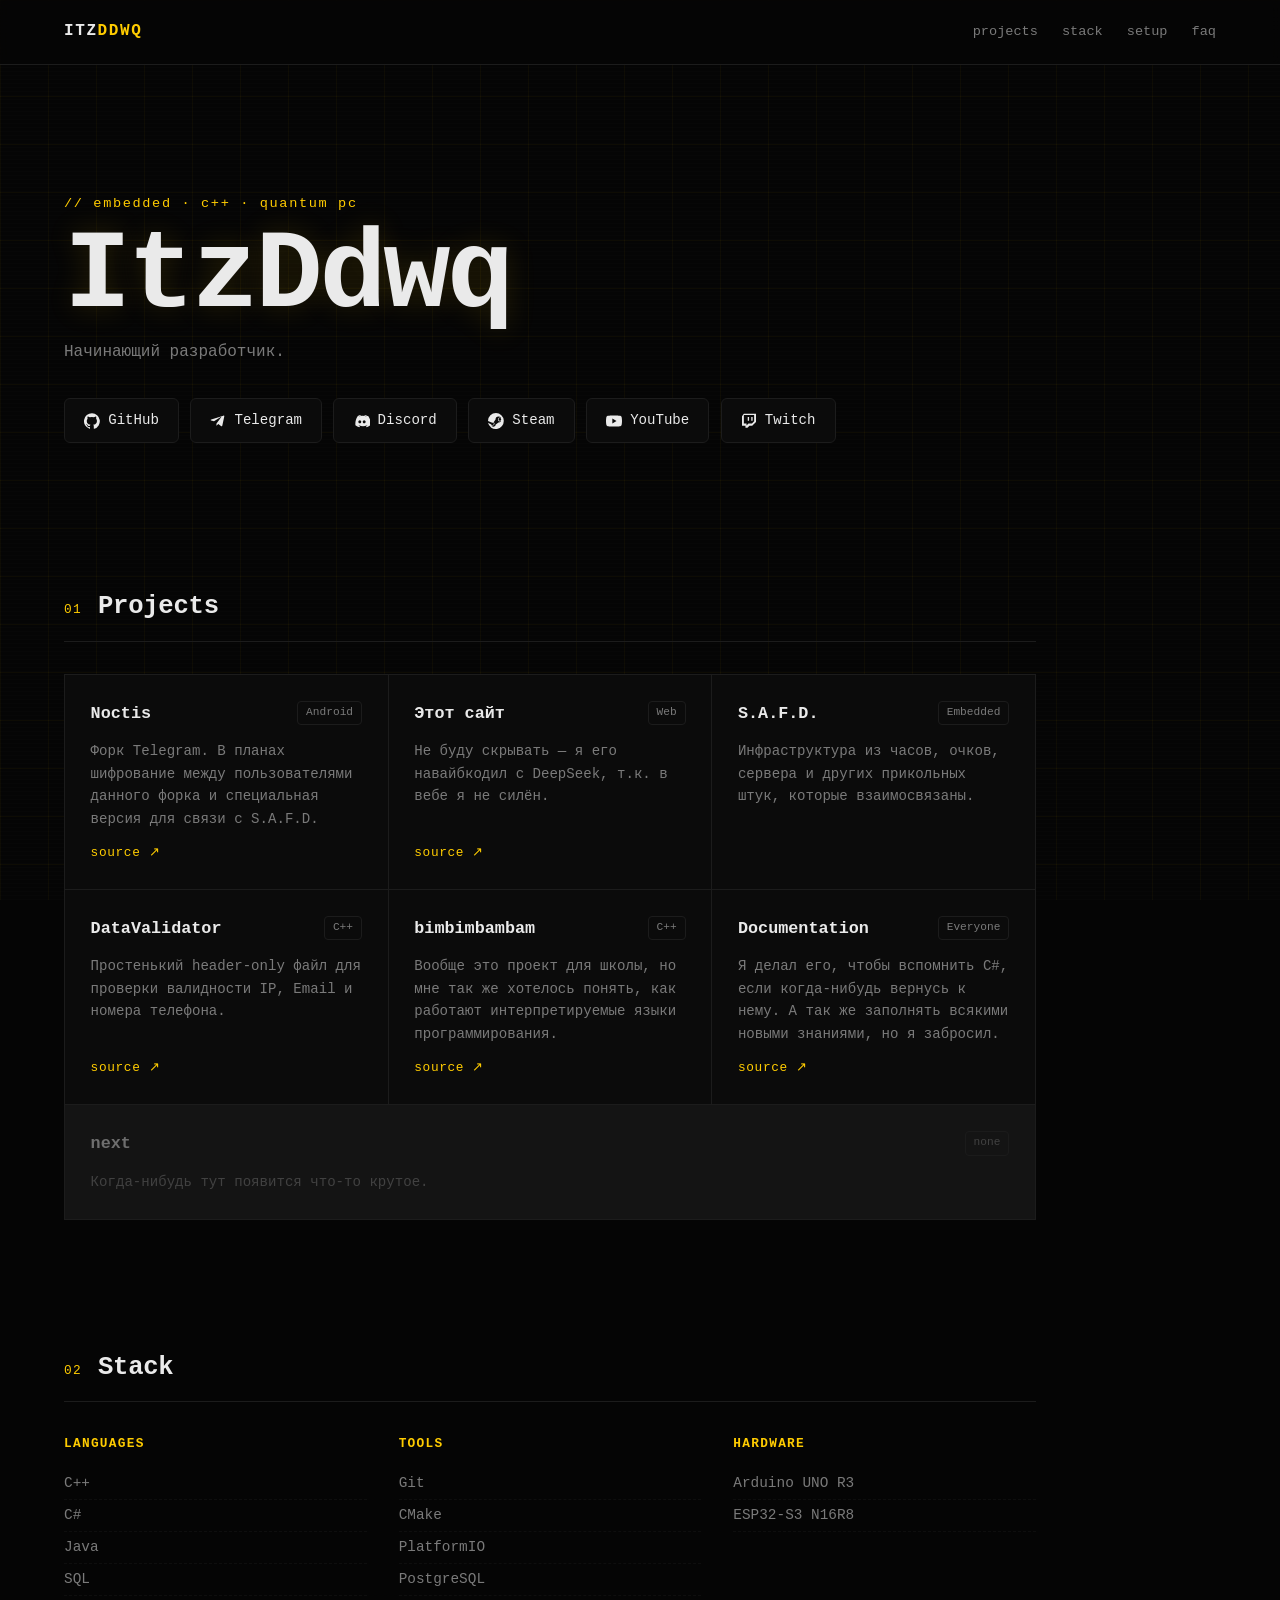
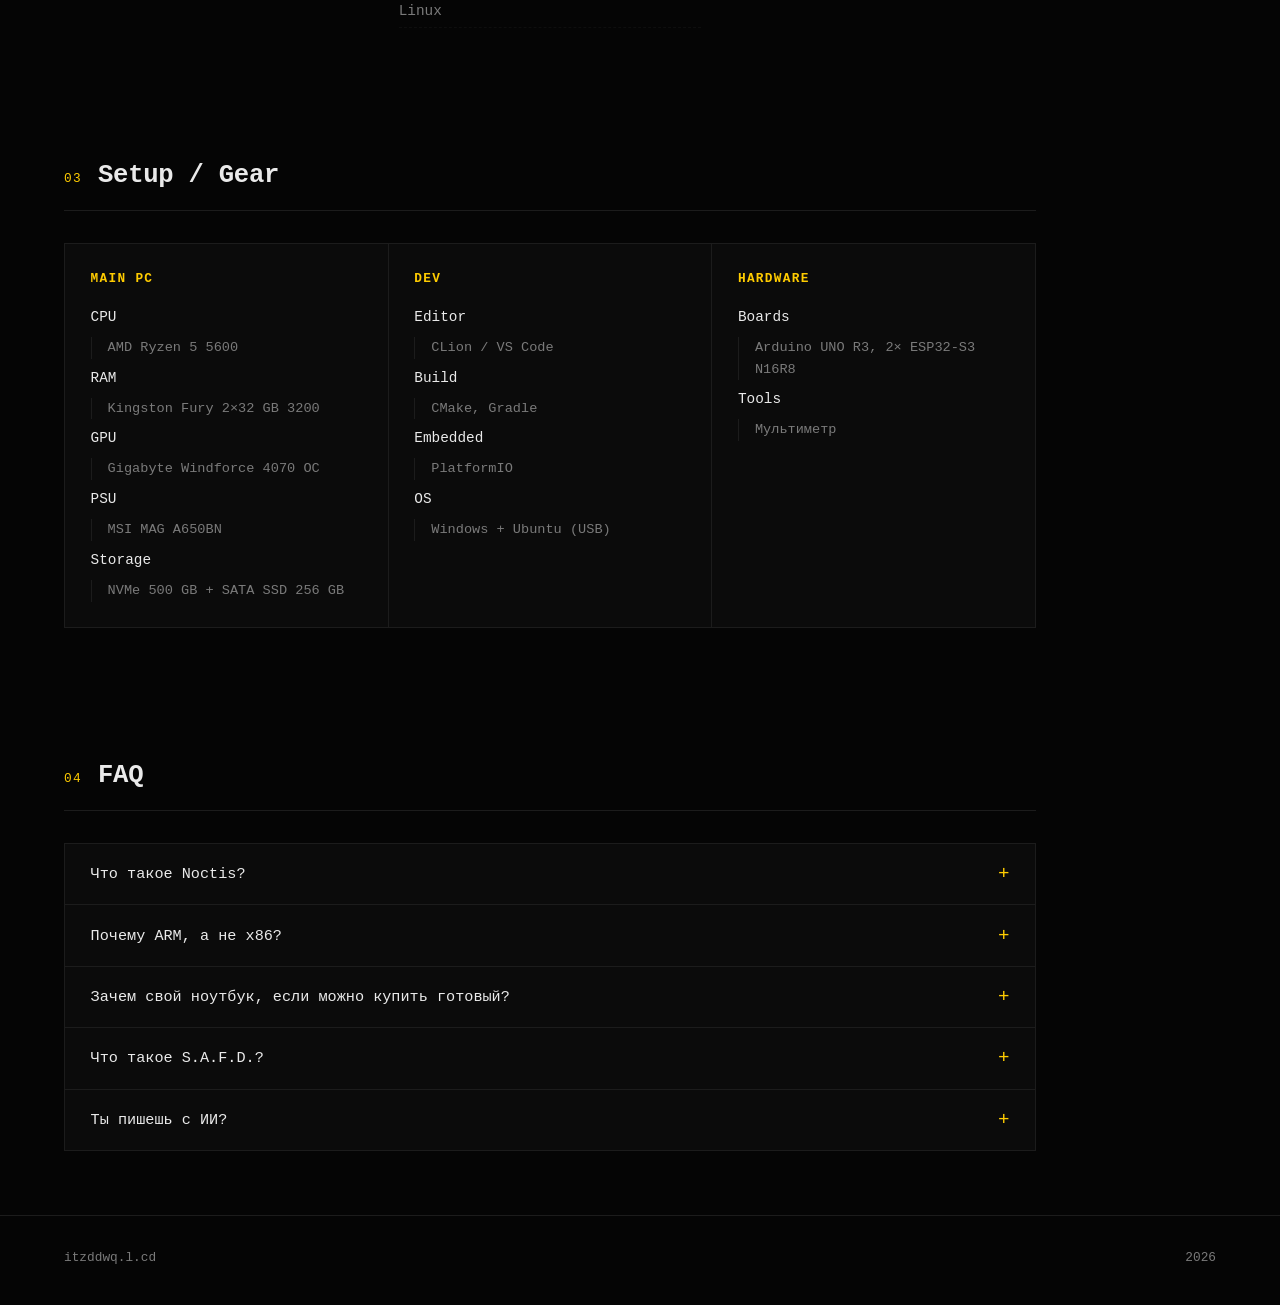
==== commit 201696f9: "Update index.html" ====
--- a/docs/index.html
+++ b/docs/index.html
@@ -101,7 +101,8 @@
       border-radius: 4px;
     }
 
-    .hero { padding: 8rem 5vw 5rem; max-width: 1100px; margin: 0 auto; }
+  
+    .hero { padding: 8rem 5vw 5rem; max-width: 1100px; }
     .kicker { color: var(--accent); font-size: .85rem; letter-spacing: .12em; }
     .hero h1 {
       font-size: clamp(3rem, 11vw, 7rem);
@@ -133,13 +134,12 @@
     .social-btn:hover { border-color: var(--accent); color: var(--accent); transform: translateY(-2px); }
     .social-btn svg { width: 16px; height: 16px; fill: currentColor; }
 
-    .section {
-      padding: 4rem 5vw;
-      max-width: 1100px;
-      margin: 0 auto;
-      /* чтобы sticky-шапка не перекрывала начало секции при переходе по якорю */
-      scroll-margin-top: calc(var(--header-h) + 12px);
-    }
+    
+  .section {
+    padding: 4rem 5vw;
+    max-width: 1100px;
+    scroll-margin-top: calc(var(--header-h) + 12px);
+  }
     .section-head {
       display: flex;
       align-items: baseline;
@@ -272,16 +272,15 @@
     .faq-item.open .faq-a { grid-template-rows: 1fr; }
     .faq-item.open .faq-a > div { padding-bottom: 1.2rem; }
 
-    footer {
-      display: flex;
-      justify-content: space-between;
-      padding: 2rem 5vw;
-      color: var(--dim);
-      font-size: .8rem;
-      border-top: 1px solid var(--line);
-      max-width: 1100px;
-      margin: 0 auto;
-    }
+    
+  footer {
+    display: flex;
+    justify-content: space-between;
+    padding: 2rem 5vw;
+    color: var(--dim);
+    font-size: .8rem;
+    border-top: 1px solid var(--line);
+  }
 
     @media (max-width: 720px) {
       .nav { display: none; }
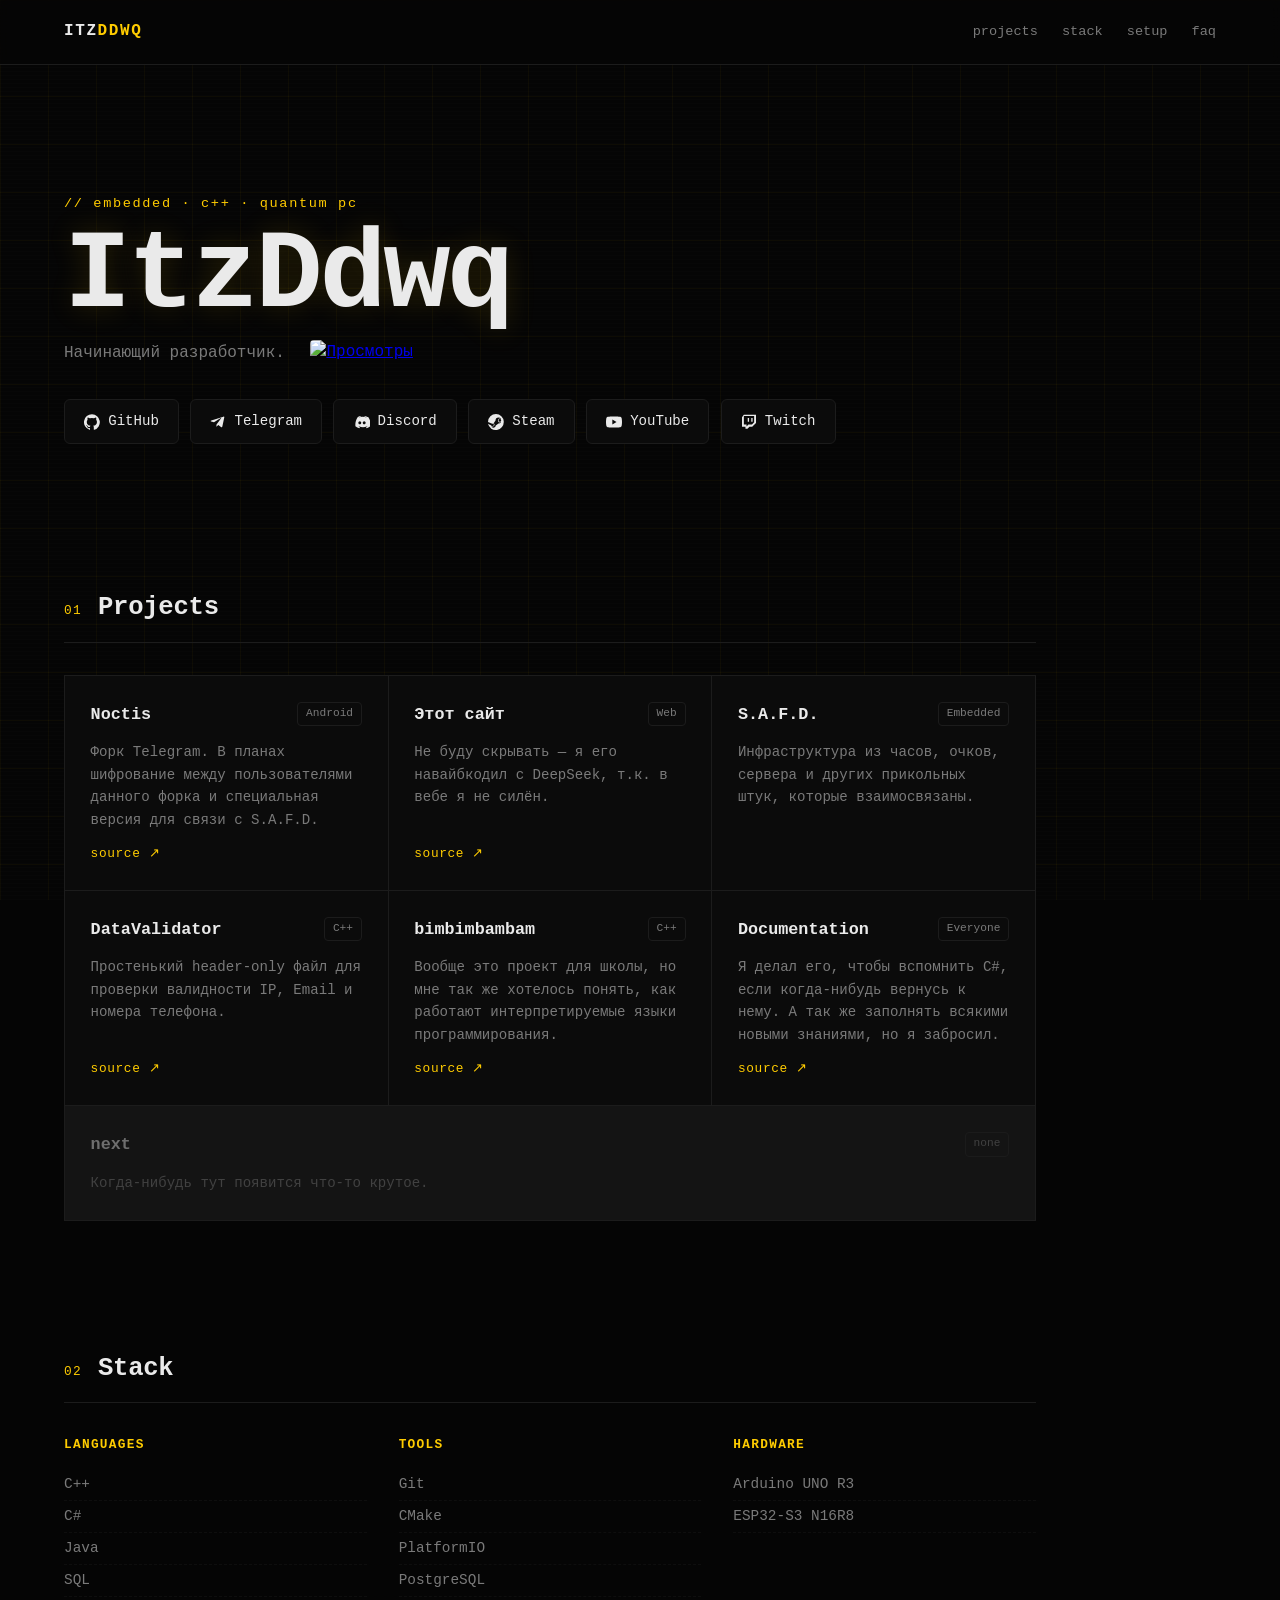
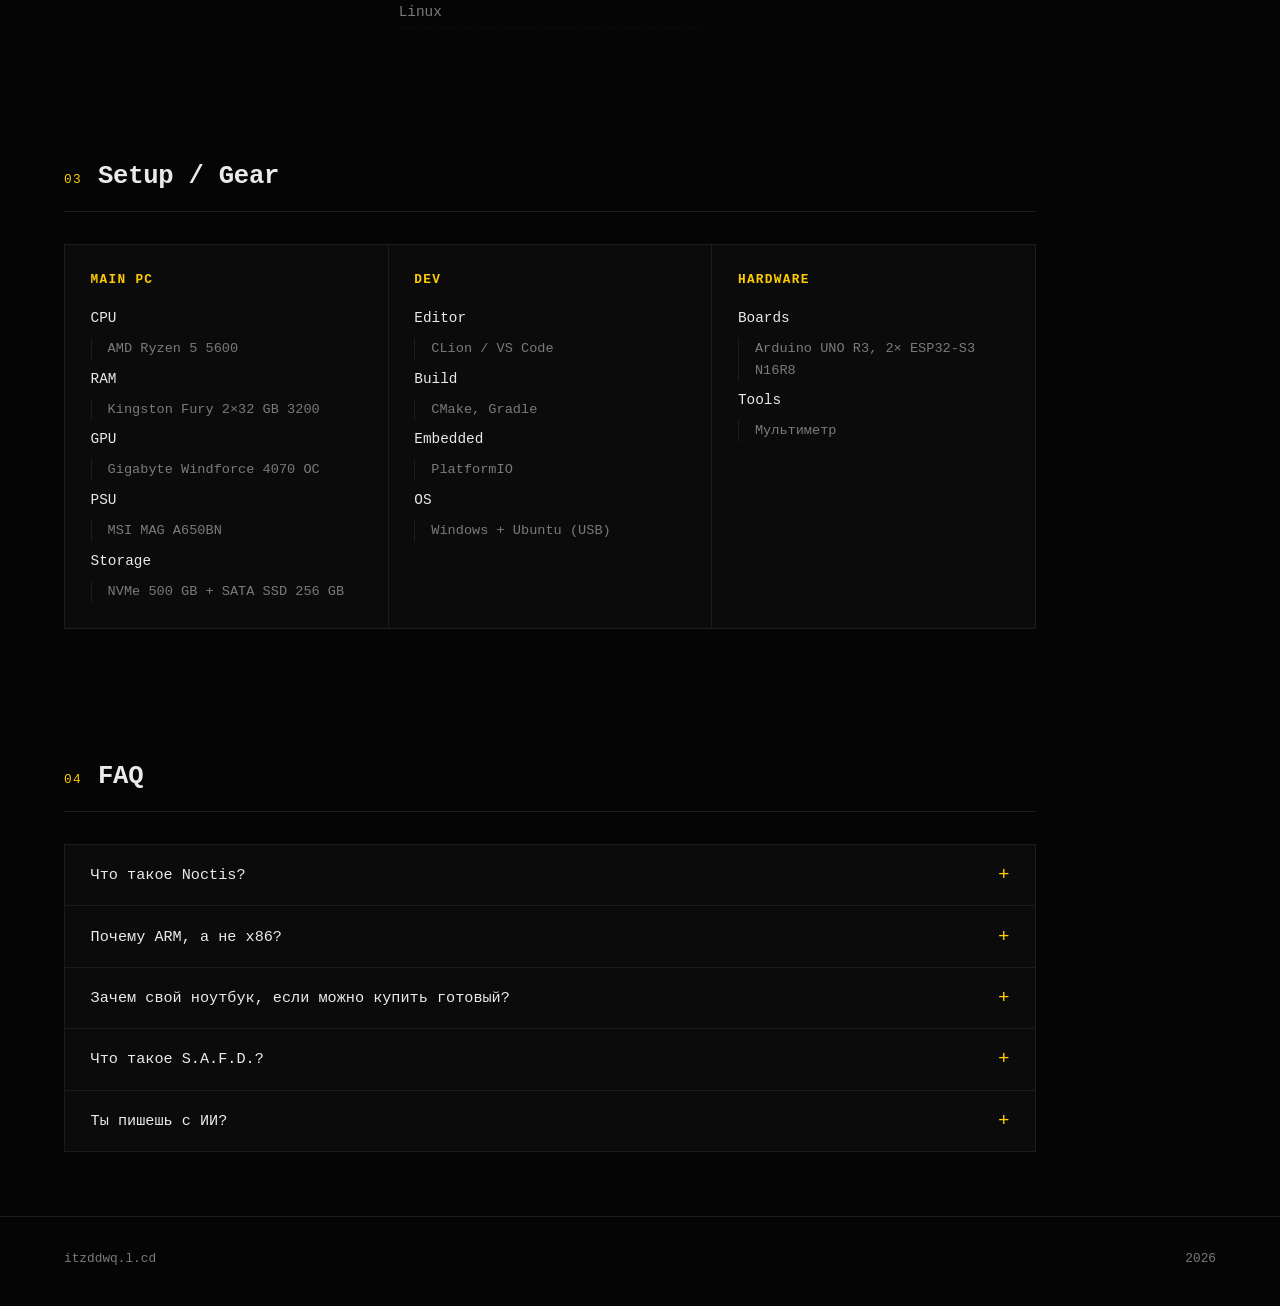
==== commit ba0ba74e: "Update index.html" ====
--- a/docs/index.html
+++ b/docs/index.html
@@ -33,13 +33,11 @@
       font-family: ui-monospace, "SF Mono", Menlo, Consolas, monospace;
       line-height: 1.6;
       overflow-x: hidden;
-      /* создаём stacking context, чтобы фоны с z-index:-1 не ушли за body */
       position: relative;
       z-index: 0;
       isolation: isolate;
     }
 
-    /* Отключаем выделение только там, где это уместно (лого/декор), а не на всём body */
     .logo { user-select: none; -webkit-user-select: none; }
 
     .grid-bg {
@@ -93,7 +91,6 @@
     .nav a:hover,
     .nav a:focus-visible { color: var(--accent); }
 
-    /* видимый фокус для всех интерактивных элементов */
     a:focus-visible,
     button:focus-visible {
       outline: 2px solid var(--accent);
@@ -101,7 +98,6 @@
       border-radius: 4px;
     }
 
-  
     .hero { padding: 8rem 5vw 5rem; max-width: 1100px; }
     .kicker { color: var(--accent); font-size: .85rem; letter-spacing: .12em; }
     .hero h1 {
@@ -134,12 +130,11 @@
     .social-btn:hover { border-color: var(--accent); color: var(--accent); transform: translateY(-2px); }
     .social-btn svg { width: 16px; height: 16px; fill: currentColor; }
 
-    
-  .section {
-    padding: 4rem 5vw;
-    max-width: 1100px;
-    scroll-margin-top: calc(var(--header-h) + 12px);
-  }
+    .section {
+      padding: 4rem 5vw;
+      max-width: 1100px;
+      scroll-margin-top: calc(var(--header-h) + 12px);
+    }
     .section-head {
       display: flex;
       align-items: baseline;
@@ -211,7 +206,6 @@
       font-size: .9rem;
     }
 
-    /* setup */
     .setup-grid {
       display: grid;
       grid-template-columns: repeat(auto-fit, minmax(260px, 1fr));
@@ -234,7 +228,6 @@
     .setup-card dt { color: var(--fg); font-size: .9rem; }
     .setup-card dd { color: var(--dim); font-size: .85rem; padding-left: 1rem; border-left: 1px solid var(--line); }
 
-    /* faq — аккордеон на grid (без обрезки по max-height) */
     .faq-list { display: flex; flex-direction: column; gap: 1px; background: var(--line); border: 1px solid var(--line); }
     .faq-item { background: var(--panel); }
     .faq-q {
@@ -257,7 +250,6 @@
     .faq-q .plus { color: var(--accent); font-size: 1.2rem; transition: transform .3s; }
     .faq-item.open .faq-q .plus { transform: rotate(45deg); }
 
-    /* плавное раскрытие через grid-template-rows: 0fr -> 1fr */
     .faq-a {
       display: grid;
       grid-template-rows: 0fr;
@@ -272,22 +264,20 @@
     .faq-item.open .faq-a { grid-template-rows: 1fr; }
     .faq-item.open .faq-a > div { padding-bottom: 1.2rem; }
 
-    
-  footer {
-    display: flex;
-    justify-content: space-between;
-    padding: 2rem 5vw;
-    color: var(--dim);
-    font-size: .8rem;
-    border-top: 1px solid var(--line);
-  }
+    footer {
+      display: flex;
+      justify-content: space-between;
+      padding: 2rem 5vw;
+      color: var(--dim);
+      font-size: .8rem;
+      border-top: 1px solid var(--line);
+    }
 
     @media (max-width: 720px) {
       .nav { display: none; }
       .hero { padding-top: 5rem; }
     }
 
-    /* уважаем настройку «уменьшить движение» */
     @media (prefers-reduced-motion: reduce) {
       html { scroll-behavior: auto; }
       *, *::before, *::after {
@@ -315,7 +305,12 @@
     <section class="hero">
       <p class="kicker">// embedded · c++ · quantum pc</p>
       <h1>ItzDdwq</h1>
-      <p class="lead">Начинающий разработчик.</p>
+      <p class="lead">
+        Начинающий разработчик.
+        <a href="https://hits.sh/itzddwq.github.io/itzddwq/" target="_blank" rel="noopener noreferrer" style="margin-left: 1rem; vertical-align: middle; display: inline-block;">
+          <img src="https://hits.sh/itzddwq.github.io/itzddwq.svg?view=today-total&label=%D0%BF%D1%80%D0%BE%D1%81%D0%BC%D0%BE%D1%82%D1%80%D1%8B" alt="Просмотры" style="border: 0; height: 20px; border-radius: 4px;">
+        </a>
+      </p>
 
       <div class="socials">
         <a class="social-btn" href="https://github.com/itzddwq" target="_blank" rel="noopener noreferrer">
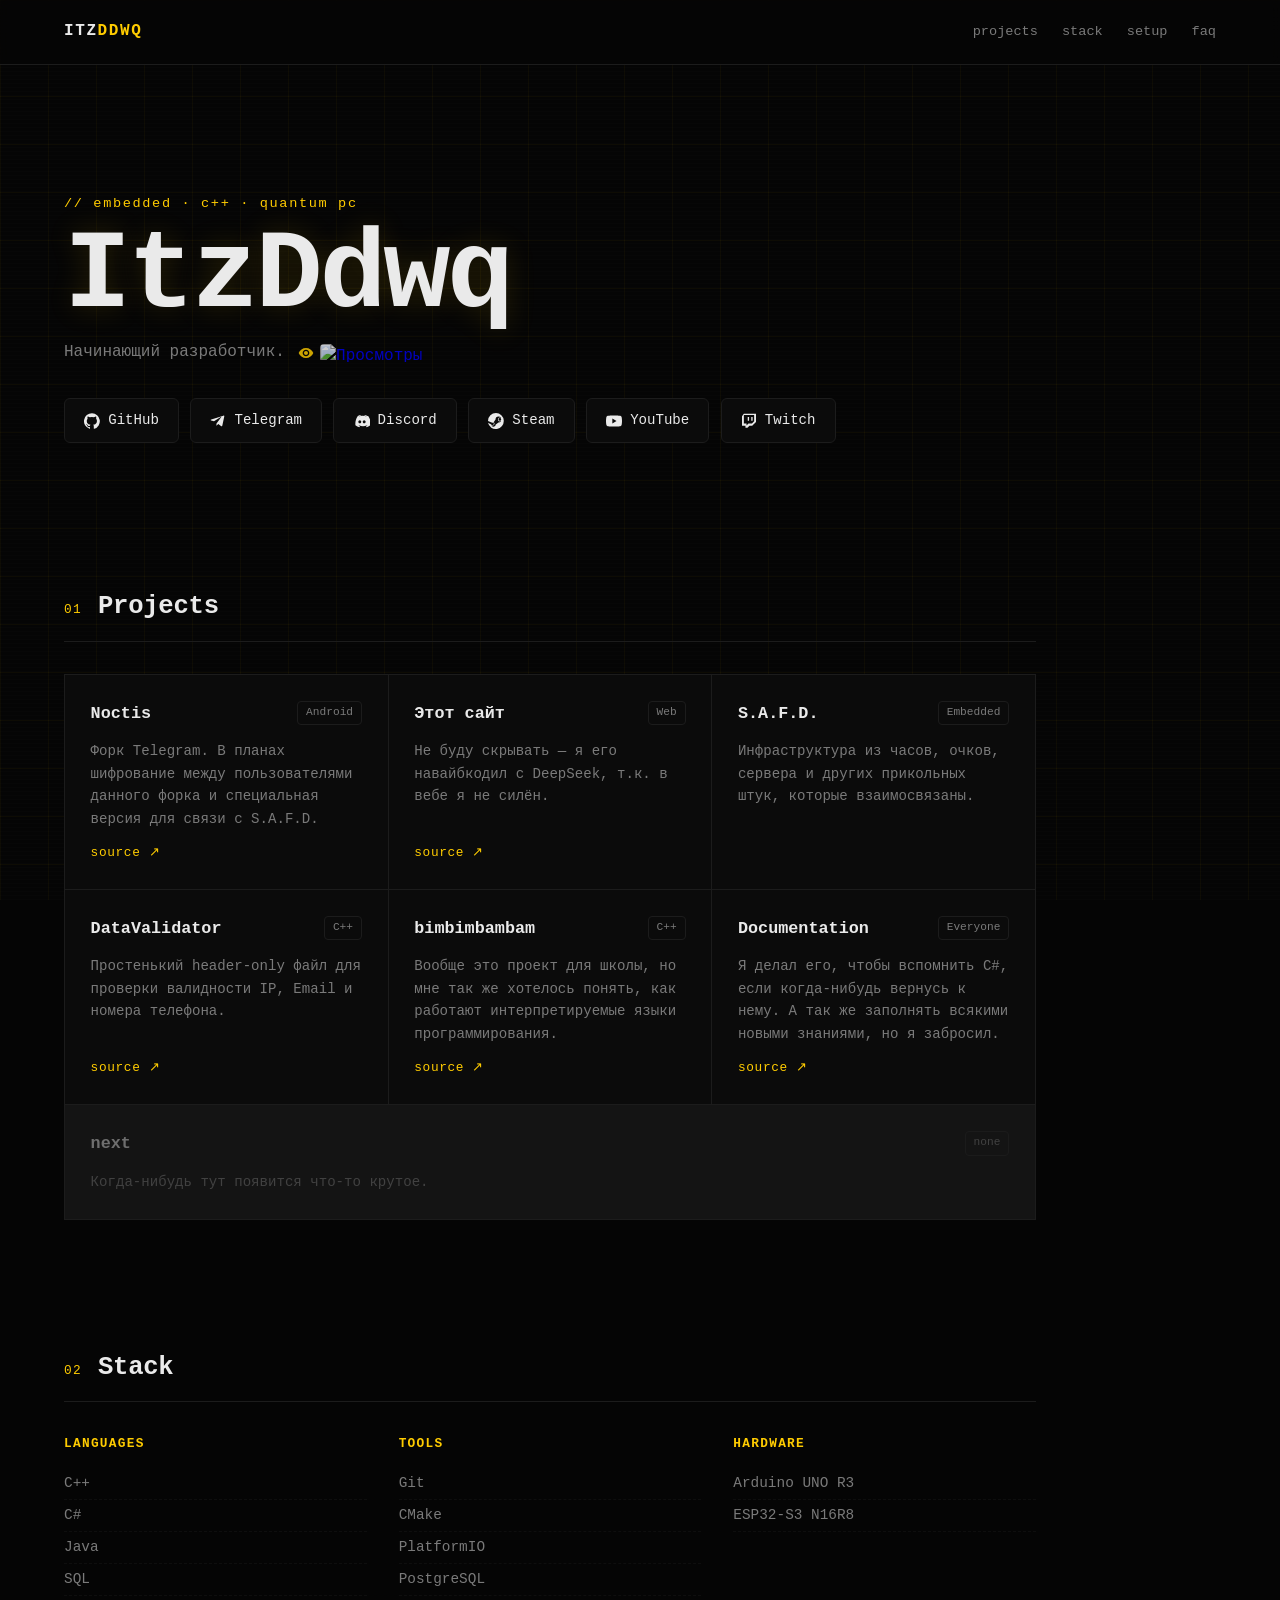
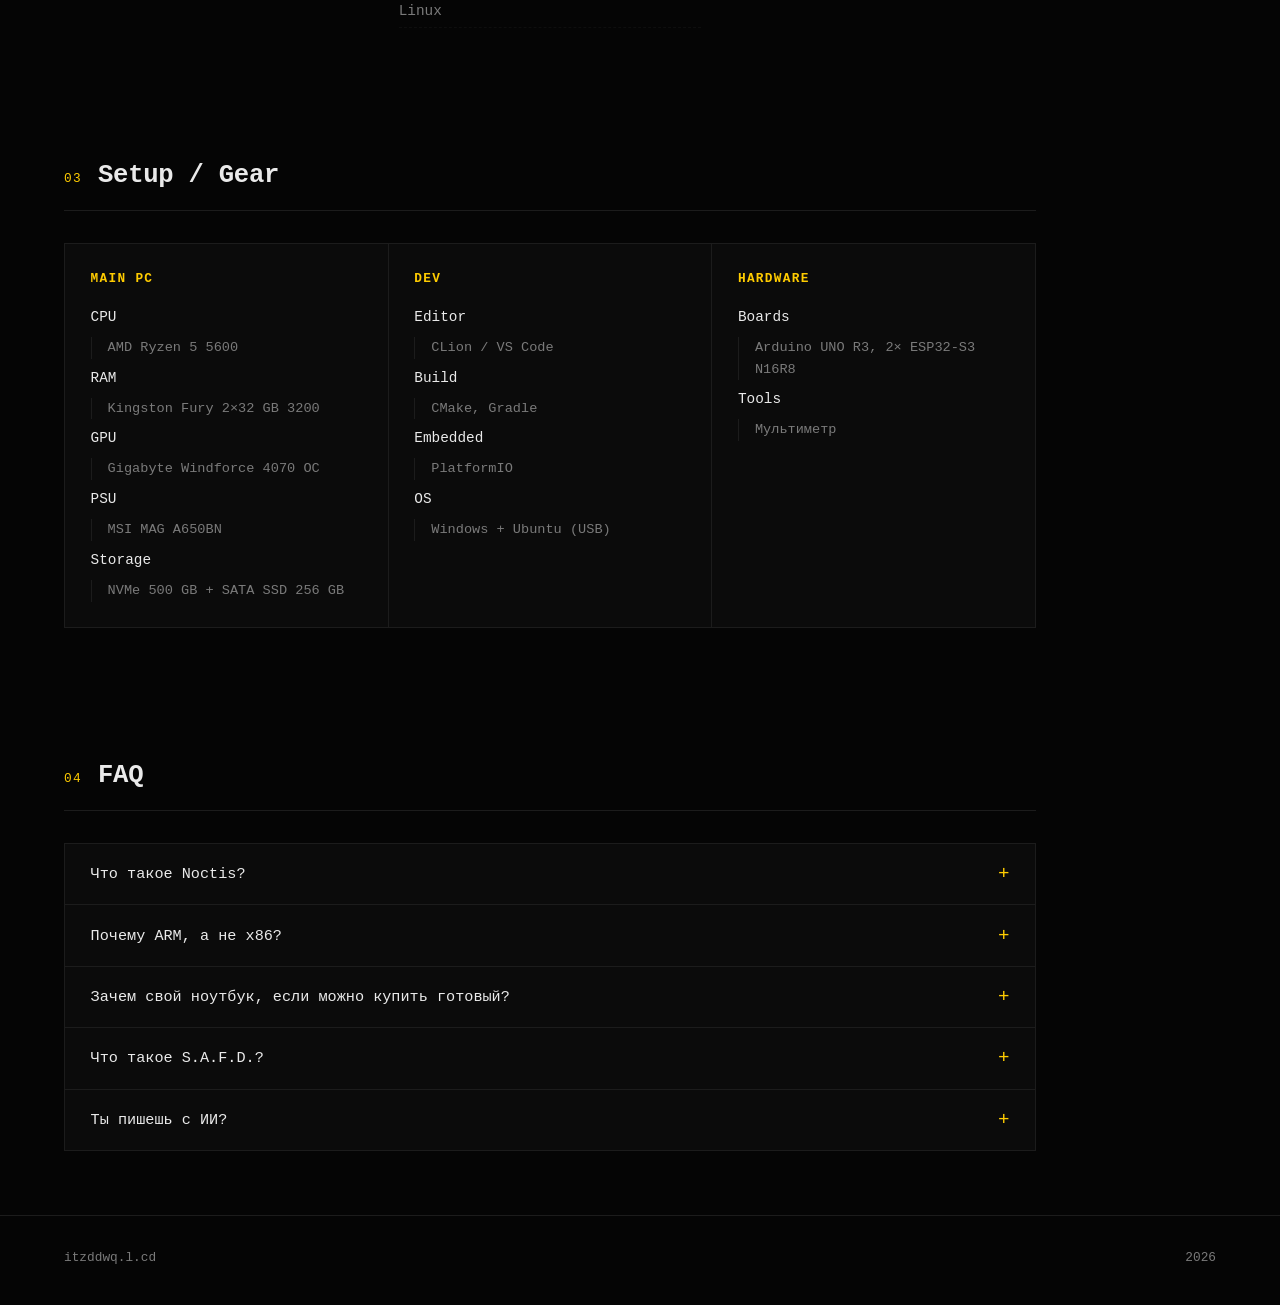
==== commit efdae9cc: "Update index.html" ====
--- a/docs/index.html
+++ b/docs/index.html
@@ -305,12 +305,20 @@
     <section class="hero">
       <p class="kicker">// embedded · c++ · quantum pc</p>
       <h1>ItzDdwq</h1>
-      <p class="lead">
-        Начинающий разработчик.
-        <a href="https://hits.sh/itzddwq.github.io/itzddwq/" target="_blank" rel="noopener noreferrer" style="margin-left: 1rem; vertical-align: middle; display: inline-block;">
-          <img src="https://hits.sh/itzddwq.github.io/itzddwq.svg?view=today-total&label=%D0%BF%D1%80%D0%BE%D1%81%D0%BC%D0%BE%D1%82%D1%80%D1%8B" alt="Просмотры" style="border: 0; height: 20px; border-radius: 4px;">
-        </a>
-      </p>
+      
+      <div class="lead" style="display: flex; align-items: center; gap: 0.8rem; flex-wrap: wrap; margin-bottom: 2rem;">
+        <span>Начинающий разработчик.</span>
+        
+        <!-- Блок просмотров -->
+        <a href="https://hits.sh/itzddwq.github.io/itzddwq/" target="_blank" rel="noopener noreferrer" style="display: inline-flex; align-items: center; gap: 0.4rem; text-decoration: none; opacity: 0.8; transition: opacity 0.2s;" onmouseover="this.style.opacity='1'" onmouseout="this.style.opacity='0.8'">
+          <!-- Иконка глазика -->
+          <svg width="16" height="16" viewBox="0 0 24 24" fill="#ffcc00" aria-hidden="true">
+            <path d="M12 4.5C7 4.5 2.73 7.61 1 12c1.73 4.39 6 7.5 11 7.5s9.27-3.11 11-7.5c-1.73-4.39-6-7.5-11-7.5zM12 17c-2.76 0-5-2.24-5-5s2.24-5 5-5 5 2.24 5 5-2.24 5-5 5zm0-8c-1.66 0-3 1.34-3 3s1.34 3 3 3 3-1.34 3-3-1.34-3-3-3z"/>
+          </svg>
+          <!-- Сама цифра (без фона и рамок) -->
+          <img src="https://hits.sh/itzddwq.github.io/itzddwq.svg?view=today-total&label=&color=ffcc00&labelColor=050505" alt="Просмотры" style="border: 0; height: 18px; border-radius: 4px; display: block;">
+        </a>
+      </div>
 
       <div class="socials">
         <a class="social-btn" href="https://github.com/itzddwq" target="_blank" rel="noopener noreferrer">
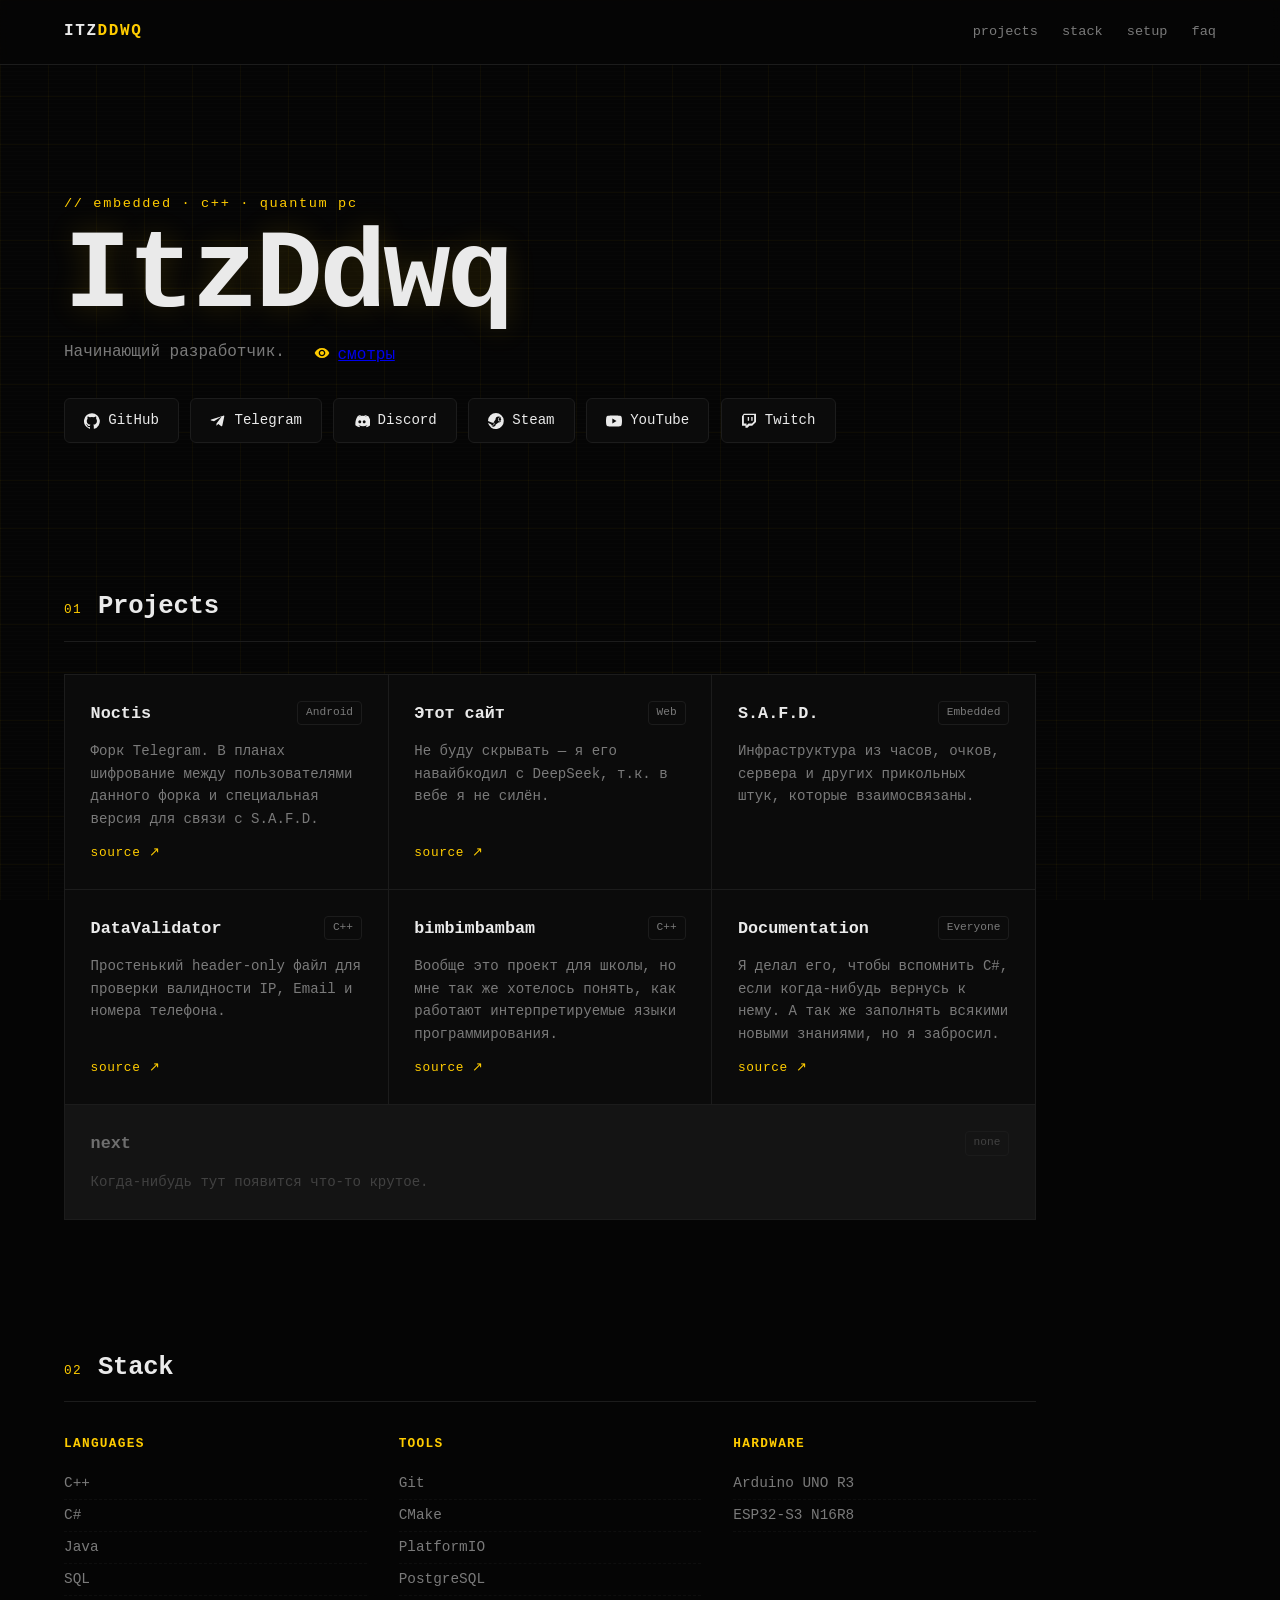
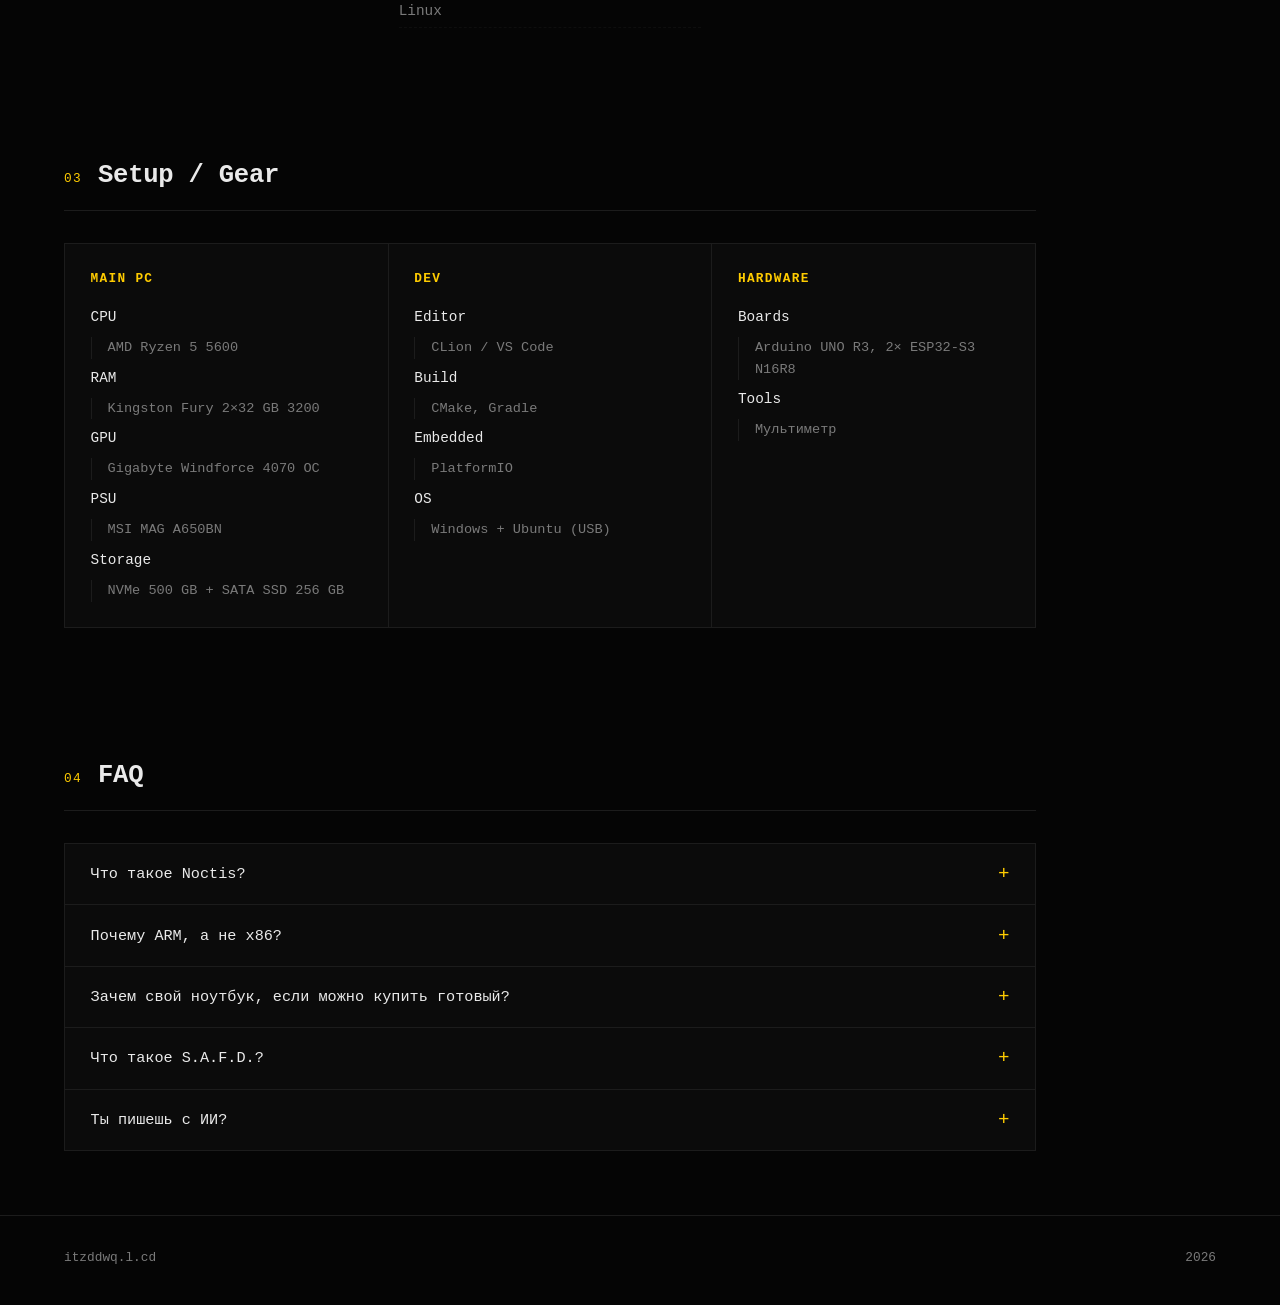
==== commit e86169d6: "Update index.html" ====
--- a/docs/index.html
+++ b/docs/index.html
@@ -309,15 +309,22 @@
       <div class="lead" style="display: flex; align-items: center; gap: 0.8rem; flex-wrap: wrap; margin-bottom: 2rem;">
         <span>Начинающий разработчик.</span>
         
-        <!-- Блок просмотров -->
-        <a href="https://hits.sh/itzddwq.github.io/itzddwq/" target="_blank" rel="noopener noreferrer" style="display: inline-flex; align-items: center; gap: 0.4rem; text-decoration: none; opacity: 0.8; transition: opacity 0.2s;" onmouseover="this.style.opacity='1'" onmouseout="this.style.opacity='0.8'">
-          <!-- Иконка глазика -->
-          <svg width="16" height="16" viewBox="0 0 24 24" fill="#ffcc00" aria-hidden="true">
-            <path d="M12 4.5C7 4.5 2.73 7.61 1 12c1.73 4.39 6 7.5 11 7.5s9.27-3.11 11-7.5c-1.73-4.39-6-7.5-11-7.5zM12 17c-2.76 0-5-2.24-5-5s2.24-5 5-5 5 2.24 5 5-2.24 5-5 5zm0-8c-1.66 0-3 1.34-3 3s1.34 3 3 3 3-1.34 3-3-1.34-3-3-3z"/>
-          </svg>
-          <!-- Сама цифра (без фона и рамок) -->
-          <img src="https://hits.sh/itzddwq.github.io/itzddwq.svg?view=today-total&label=&color=ffcc00&labelColor=050505" alt="Просмотры" style="border: 0; height: 18px; border-radius: 4px; display: block;">
-        </a>
+         <div style="display: inline-flex; align-items: center; gap: 0.5rem; margin-left: 1rem; vertical-align: middle;">
+  <!-- Иконка глазика -->
+  <svg width="16" height="16" viewBox="0 0 24 24" fill="#ffcc00" aria-hidden="true">
+    <path d="M12 4.5C7 4.5 2.73 7.61 1 12c1.73 4.39 6 7.5 11 7.5s9.27-3.11 11-7.5c-1.73-4.39-6-7.5-11-7.5zM12 17c-2.76 0-5-2.24-5-5s2.24-5 5-5 5 2.24 5 5-2.24 5-5 5zm0-8c-1.66 0-3 1.34-3 3s1.34 3 3 3 3-1.34 3-3-1.34-3-3-3z"/>
+  </svg>
+  
+  <!-- Обертка для бейджа, которая обрезает левую часть с надписью "hits" -->
+  <a href="https://hits.sh/itzddwq.github.io/itzddwq/" target="_blank" rel="noopener noreferrer" style="display: inline-flex; overflow: hidden; border-radius: 4px; height: 20px;">
+    <!-- Сдвигаем картинку влево, чтобы скрыть левую часть с текстом. 
+         Значение -45px подобрано под стандартную ширину надписи "hits". 
+         Если останется кусочек — увеличь сдвиг (например, -50px). -->
+    <img src="https://hits.sh/itzddwq.github.io/itzddwq.svg?view=today-total&color=ffcc00&labelColor=050505" 
+         alt="Просмотры" 
+         style="border: 0; height: 20px; display: block; margin-left: -45px;">
+  </a>
+         </div>
       </div>
 
       <div class="socials">
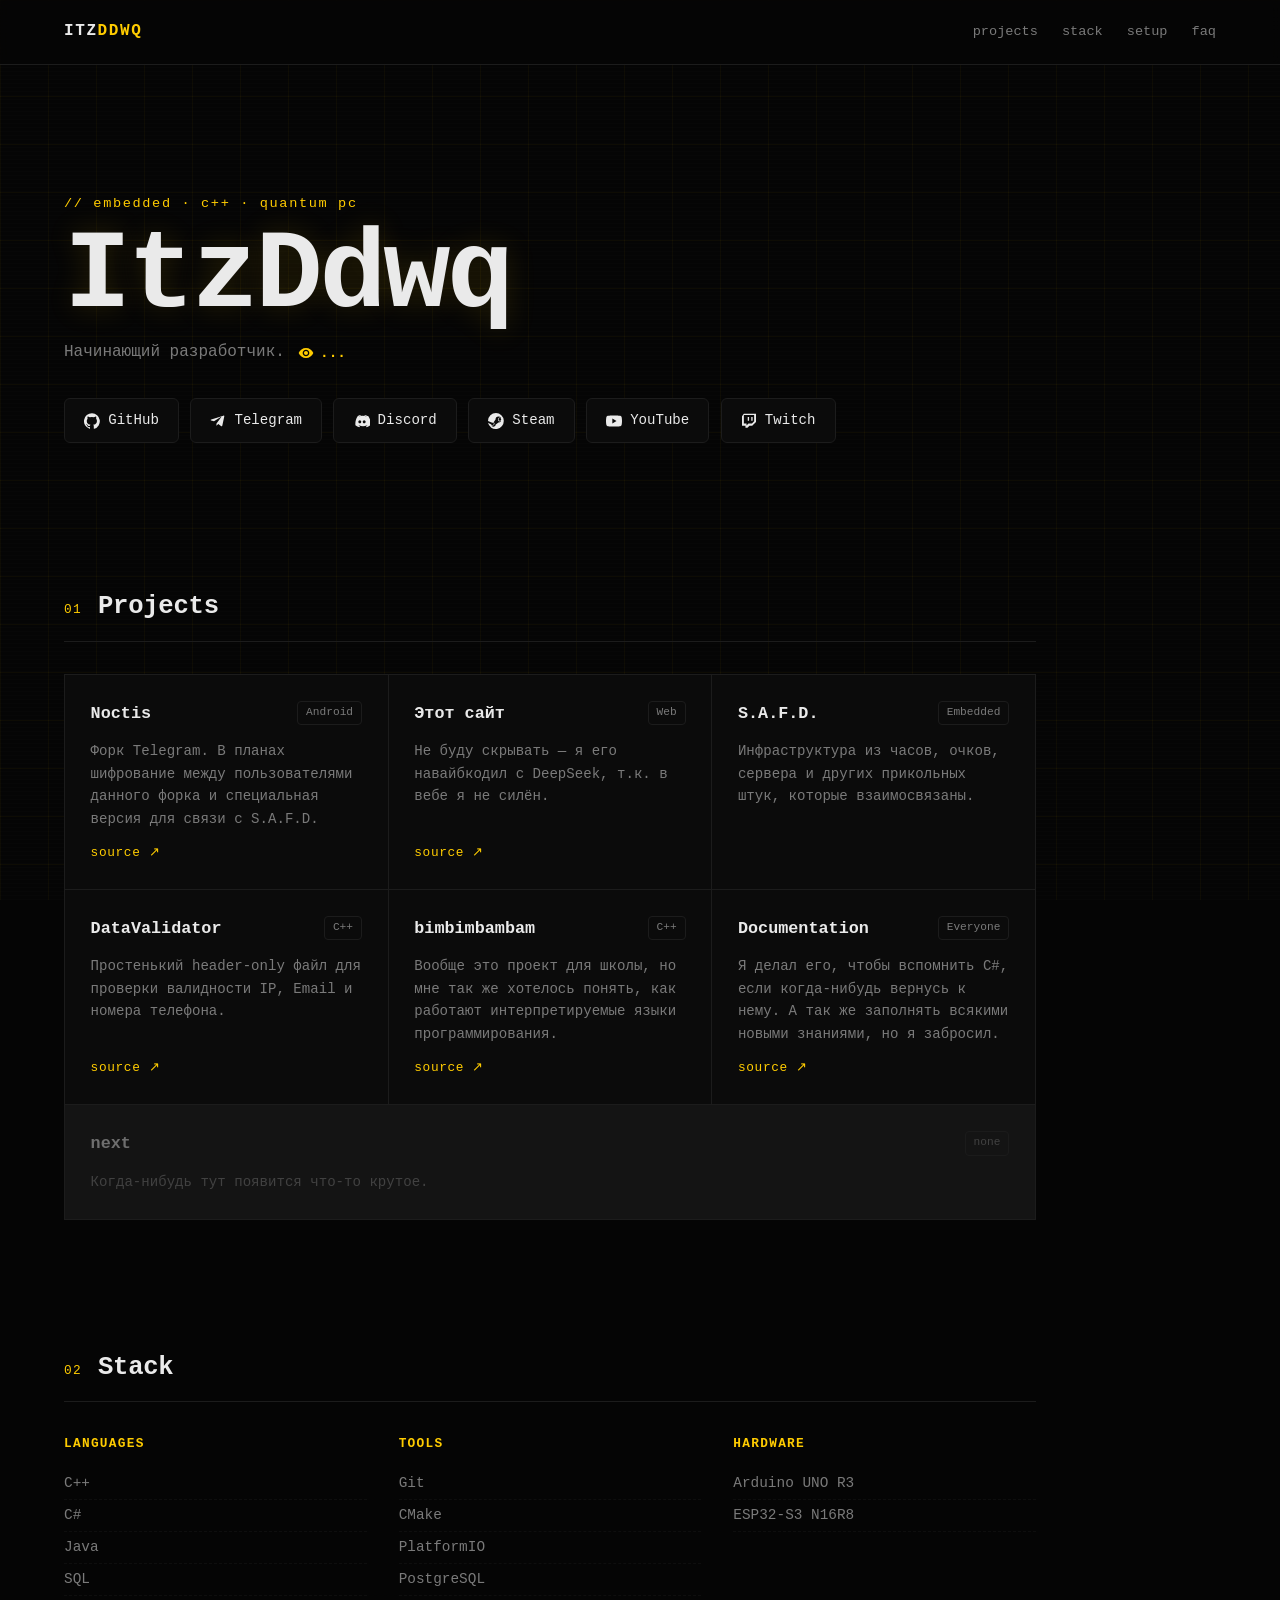
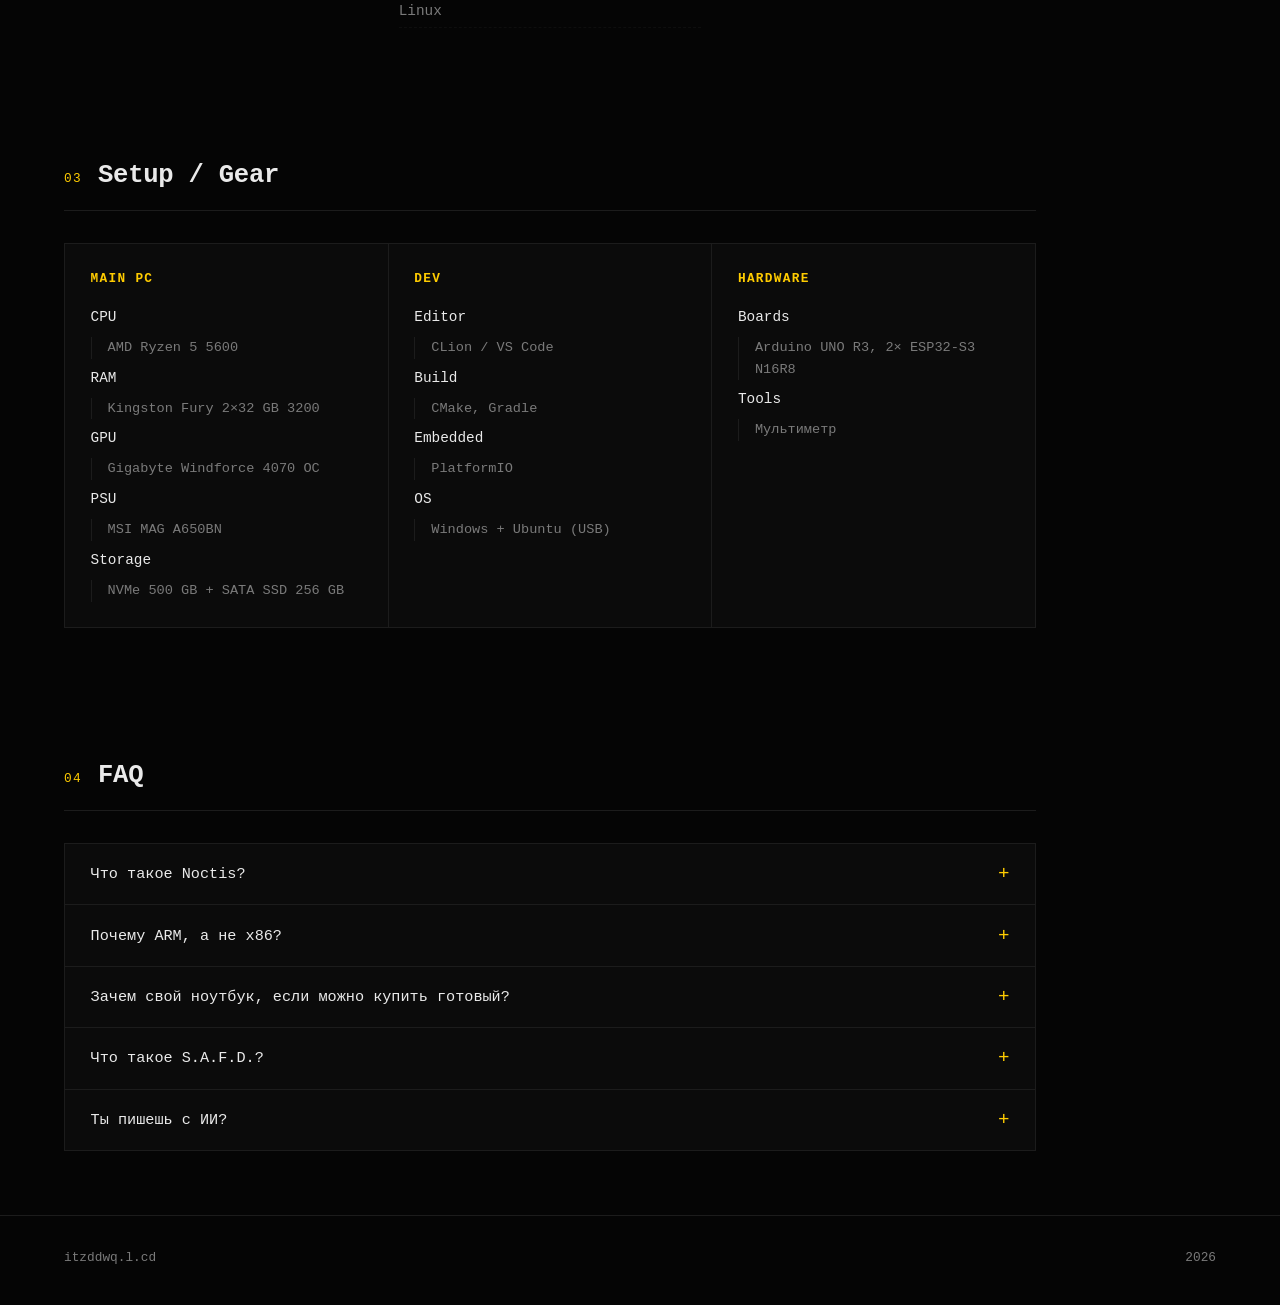
==== commit 8b6bcc5b: "Update index.html" ====
--- a/docs/index.html
+++ b/docs/index.html
@@ -11,6 +11,7 @@
   <meta property="og:description" content="Embedded · C++ · Android · S.A.F.D.">
   <meta property="og:type" content="website">
   <meta name="theme-color" content="#050505">
+    <script defer src="https://events.vercount.one/js"></script>
 
   <style>
     * { margin: 0; padding: 0; box-sizing: border-box; }
@@ -302,6 +303,7 @@
   </header>
 
   <main>
+    
     <section class="hero">
       <p class="kicker">// embedded · c++ · quantum pc</p>
       <h1>ItzDdwq</h1>
@@ -309,22 +311,15 @@
       <div class="lead" style="display: flex; align-items: center; gap: 0.8rem; flex-wrap: wrap; margin-bottom: 2rem;">
         <span>Начинающий разработчик.</span>
         
-         <div style="display: inline-flex; align-items: center; gap: 0.5rem; margin-left: 1rem; vertical-align: middle;">
-  <!-- Иконка глазика -->
-  <svg width="16" height="16" viewBox="0 0 24 24" fill="#ffcc00" aria-hidden="true">
-    <path d="M12 4.5C7 4.5 2.73 7.61 1 12c1.73 4.39 6 7.5 11 7.5s9.27-3.11 11-7.5c-1.73-4.39-6-7.5-11-7.5zM12 17c-2.76 0-5-2.24-5-5s2.24-5 5-5 5 2.24 5 5-2.24 5-5 5zm0-8c-1.66 0-3 1.34-3 3s1.34 3 3 3 3-1.34 3-3-1.34-3-3-3z"/>
-  </svg>
-  
-  <!-- Обертка для бейджа, которая обрезает левую часть с надписью "hits" -->
-  <a href="https://hits.sh/itzddwq.github.io/itzddwq/" target="_blank" rel="noopener noreferrer" style="display: inline-flex; overflow: hidden; border-radius: 4px; height: 20px;">
-    <!-- Сдвигаем картинку влево, чтобы скрыть левую часть с текстом. 
-         Значение -45px подобрано под стандартную ширину надписи "hits". 
-         Если останется кусочек — увеличь сдвиг (например, -50px). -->
-    <img src="https://hits.sh/itzddwq.github.io/itzddwq.svg?view=today-total&color=ffcc00&labelColor=050505" 
-         alt="Просмотры" 
-         style="border: 0; height: 20px; display: block; margin-left: -45px;">
-  </a>
-         </div>
+        <!-- Блок просмотров на Vercount -->
+        <div style="display: inline-flex; align-items: center; gap: 0.4rem; color: var(--accent); font-size: 0.9rem;">
+          <!-- Иконка глазика -->
+          <svg width="16" height="16" viewBox="0 0 24 24" fill="currentColor" aria-hidden="true">
+            <path d="M12 4.5C7 4.5 2.73 7.61 1 12c1.73 4.39 6 7.5 11 7.5s9.27-3.11 11-7.5c-1.73-4.39-6-7.5-11-7.5zM12 17c-2.76 0-5-2.24-5-5s2.24-5 5-5 5 2.24 5 5-2.24 5-5 5zm0-8c-1.66 0-3 1.34-3 3s1.34 3 3 3 3-1.34 3-3-1.34-3-3-3z"/>
+          </svg>
+          <!-- Сама цифра (Vercount подставит её сюда) -->
+          <span id="vercount_value_page_pv" style="font-weight: 600;">...</span>
+        </div>
       </div>
 
       <div class="socials">
